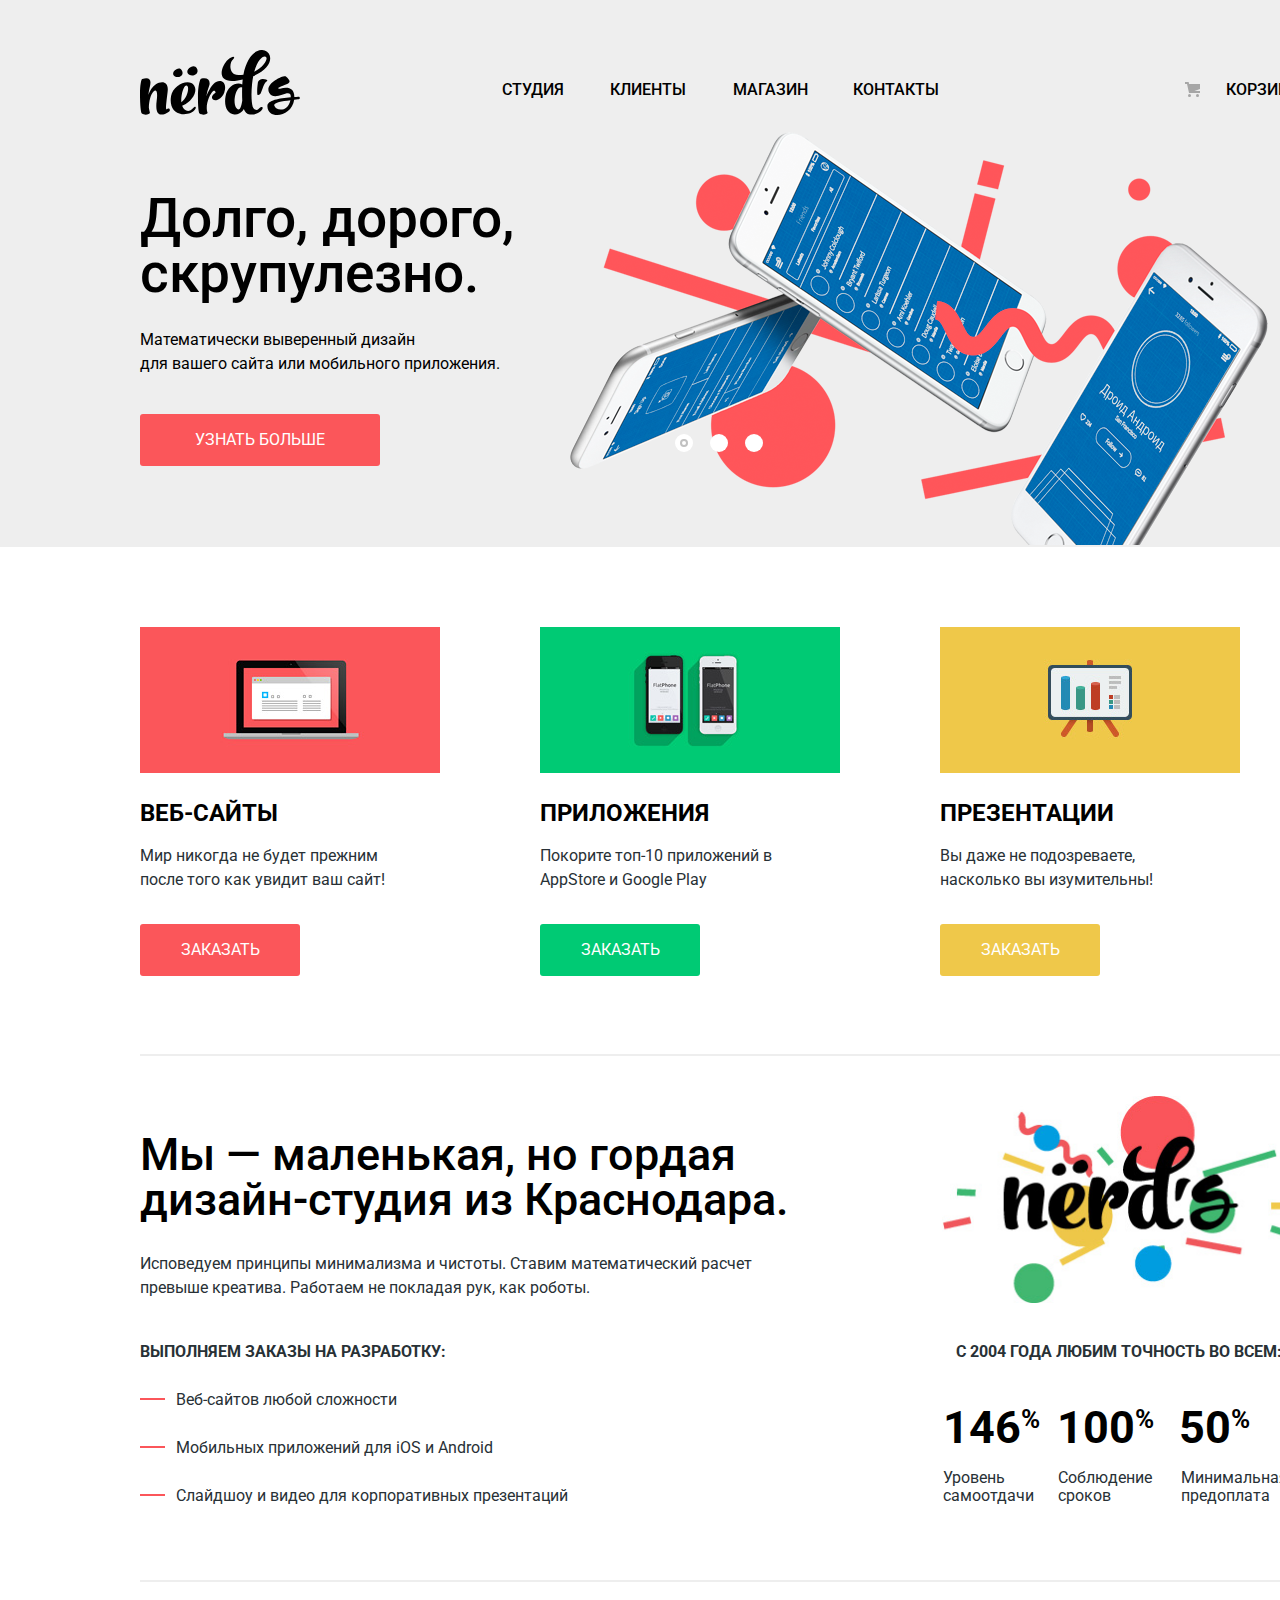
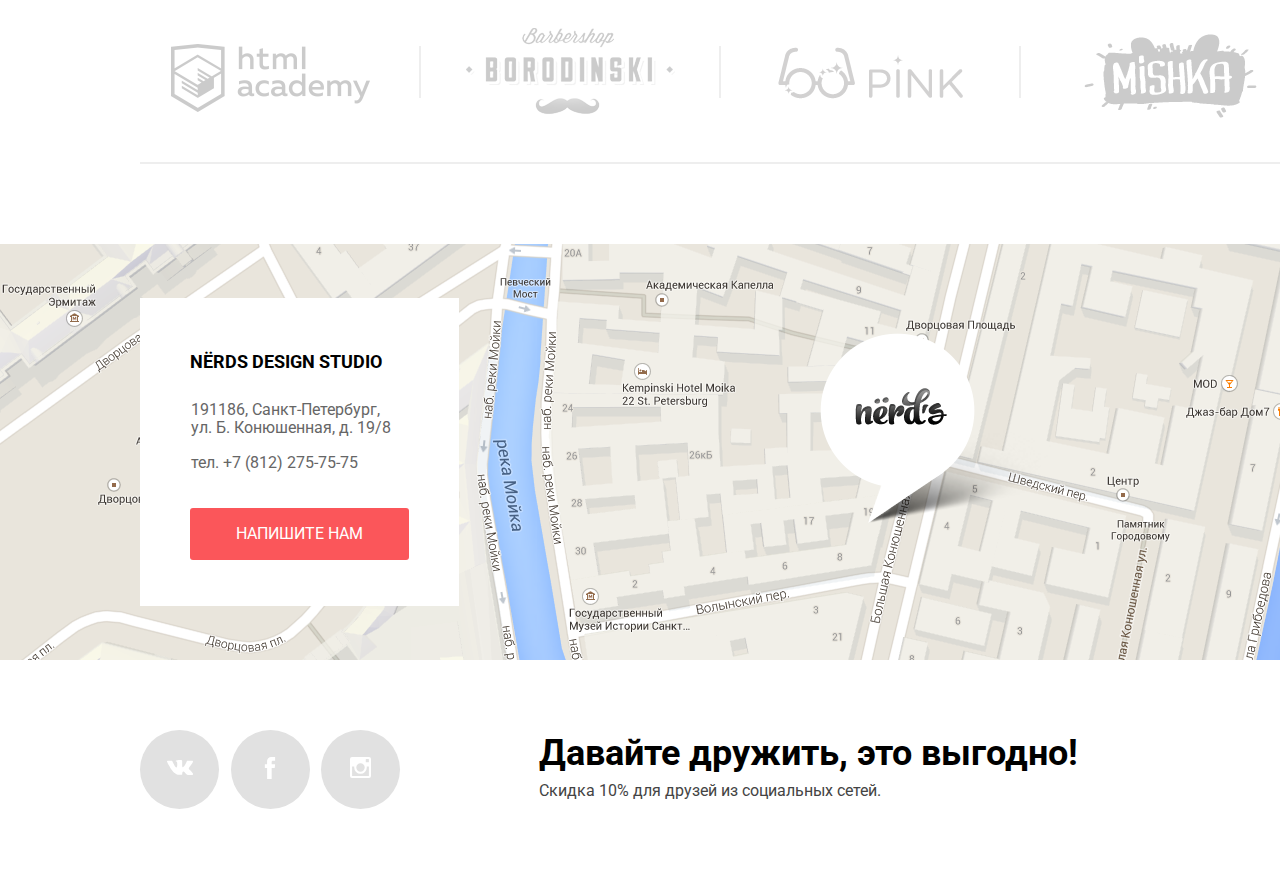
==== index.html @ 19298c9a "добавил min-css" ====
<!DOCTYPE html>
<html lang="ru">
<head>
  <meta charset="utf-8">
  <title>HTML Academy: Нёрдс</title>
  <link href="https://fonts.googleapis.com/css?family=Roboto:400,500,700&display=swap&subset=cyrillic" rel="stylesheet">
  <link rel="stylesheet" href="css/normalize.css">
  <link rel="stylesheet" href="css/style-min.css">
</head>
<body>
<header class="main-header">
  <div class="container">
    <nav class="main-navigation">
      <a class="main-header-logo">
        <img src="img/nerds-logo.svg" width="160" height="49" alt="Логотип Дизайн-студии Нёрдс">
      </a>
      <div class="main-navigation-wrapper">
        <ul class="site-navigation reset-list">
          <li class="studio"><a class="site-navigation-link" href="studio.html">Студия</a></li>
          <li class="customer"><a class="site-navigation-link" href="customer.html">Клиенты</a></li>
          <li class="catalog"><a class="site-navigation-link" href="catalog.html">Магазин</a></li>
          <li class="contacts"><a class="site-navigation-link" href="contacts.html">Контакты</a></li>
        </ul>
        <ul class="user-navigation reset-list">
          <li><a class="basket" href="basket.html">Корзина</a></li>
        </ul>
      </div>
    </nav>

    <section class="slider">
        <h2 class="visually-hidden">Преимущества</h2>
      <div class="slider-controls">
        <i class="relevant"></i>
        <i></i>
        <i></i>
      </div>
      <ul class="slider-list reset-list">
        <li class="slider-item slider-item-1">
          <div class="slider-item-container">
          <h3 class="slider-item-title">Долго, дорого,<br>скрупулезно.</h3>
          <p class="slider-item-text">Математически выверенный дизайн<br> для вашего сайта или мобильного приложения.</p>
          <a class="button slider-button" href="studio.html">Узнать больше</a>
          </div>
        </li>
        <li class="slider-item slider-item-2">
          <h3 class="slider-item-title">Любим математику , как никто другой</h3>
          <p class="slider-item-text">Никакого креатива, только математические формулы  для расчета идеальных пропорций.</p>
          <a class="button slider-button" href="studio.html">Узнать больше</a>
        </li>
        <li class="slider-item slider-item-3">
          <h3 class="slider-item-title">Только ночь,<br> только хардкор</h3>
          <p class="slider-item-text">Работать днем, как все? Мы против этого.<br> Ближе к полуночи работа только начинается.</p>
          <a class="button slider-button" href="studio.html">Узнать больше</a>
        </li>
      </ul>
    </section>
  </div>
</header>

<main>
  <h1 class="visually-hidden">Нердс студия</h1>
  <section class="nerds-list container">
    <h2 class="visually-hidden">Список услуг</h2>
    <ul class="nerds-features reset-list">
      <li class="nerds-item">
        <a href="#"><img src="img/illustration-1.png" width="300" height="146" alt="Список веб-сайтов"></a>
        <a class="nerds-item-title" href="#"><h3>Веб-сайты</h3></a>
              <p>Мир никогда не будет прежним
                после того как увидит ваш сайт!</p>
              <a class="button button-red" href="order-site.html">Заказать</a>
      </li>
      <li class="nerds-item">
        <a href="#"><img src="img/illustration-2.png" width="300" height="146" alt="Приложения"></a>
        <a class="nerds-item-title" href="#"><h3>Приложения</h3></a>
            <p>Покорите топ-10 приложений в
              AppStore и Google Play</p>
            <a class="button button-green" href="order-apps.html">Заказать</a>
      </li>
      <li class="nerds-item">
        <a href="#"><img src="img/illustration-3.png" width="300" height="146" alt="Презентации"></a>
        <a class="nerds-item-title" href="#"><h3>Презентации</h3></a>
            <p>Вы даже не подозреваете,
              насколько вы изумительны!</p>
              <a class="button button-yellow" href="order-presentation.html">Заказать</a>
      </li>
    </ul>
  </section>

  <section class="nerds-slogan container">
    <div class="company-info">
      <h3>Мы — маленькая, но гордая
        дизайн-студия из Краснодара.</h3>
        <p>Исповедуем принципы минимализма и чистоты. Ставим математический расчет
        превыше креатива. Работаем не покладая рук, как роботы.</p>
      <h4>Выполняем заказы на разработку:</h4>
      <ul class="order-list reset-list">
        <li class="order-list-item">Веб-сайтов любой сложности</li>
        <li class="order-list-item">Мобильных приложений для iOS и Android</li>
        <li class="order-list-item">Слайдшоу и видео для корпоративных презентаций</li>
      </ul>
    </div>

    <div class="company-stats">
      <img src="img/nerds-illustration.png" width="360" height="208" alt="Логотип Дизайн-студии Нёрдс">
      <h4>с 2004 года Любим точность во всем:</h4>
      <table class="stats">
        <tr class="stats-list">
          <td class="stats-item stats-first">146<sup>%</sup></td>
          <td class="stats-item stats-second">100<sup>%</sup></td>
          <td class="stats-item stats-third">50<sup>%</sup></td>
        </tr>
        <tr>
          <td class="stats-text text-first">Уровень
            самоотдачи</td>
          <td class="stats-text text-second">Соблюдение
            сроков</td>
          <td class="stats-text text-third">Минимальная
            предоплата</td>
        </tr>
      </table>
    </div>
  </section>

  <section class="nerds-partners container">
    <ul class="nerds-partners-list reset-list">
      <li class="nerds-partners-item partners-first"><a href="https://htmlacademy.ru/intensive/htmlcss"><img src="img/html-academy.png" width="199" height="68" alt="логотип HTML-Academy"></a></li>
      <li class="nerds-partners-item partners-second"><a href="#"><img src="img/borodinski.png" width="209" height="90" alt="логотип Barbershop Borodinski"></a></li>
      <li class="nerds-partners-item partners-third"><a href="#"><img src="img/pink.png" width="185" height="52" alt="логотип компании Pink - Продуктовый лендинг приложения для iOS и Android"></a></li>
      <li class="nerds-partners-item partners-fourth"><a href="#"><img src="img/mishka.png" width="173" height="84" alt="логотип Интернет-магазина вязаных игрушек mishka"></a></li>
    </ul>
  </section>

  <div class="map">
    <div class="container">
      <div class="nerds-contacts">
        <h4>NЁRDS DESIGN STUDIO</h4>
        <p>191186, Санкт-Петербург,<br>
        ул. Б. Конюшенная, д. 19/8</p>
        <p>
          <a class="number" href="tel:+78122757575"> тел. +7 (812) 275-75-75</a>
        </p>
           <a class="button map-button" href="#">Напишите нам</a>
       </div>
      <img class="map-marker" src="img/map-marker.png" width="231" height="190" alt="Маркер">
    </div>
  </div>
</main>

  <footer class="main-footer container">
    <div class="main-footer-container">
      <ul class="social-list reset-list">
        <li class="social-button button"><a href="#">
          <span class="visually-hidden">Вконтакте</span>
          <svg xmlns="http://www.w3.org/2000/svg" width="26" height="15" viewBox="0 0 26.14 14.91">
            <path d="M26 13.47l-.09-.17a13.55 13.55 0 0 0-2.6-3q-.87-.83-1.1-1.12A1 1 0 0 1 22 8a10.27 10.27 0 0 1 1.22-1.78l.88-1.16q2.35-3.13 2-4L26 .94a.8.8 0 0 0-.4-.22 2.14 2.14 0 0 0-.87 0h-3.92a.51.51 0 0 0-.27 0h-.3a.6.6 0 0 0-.15.14.93.93 0 0 0-.14.24 22.22 22.22 0 0 1-1.46 3.06q-.5.84-.93 1.46a7 7 0 0 1-.71.91 4.94 4.94 0 0 1-.52.47q-.23.18-.35.15l-.23-.05a.9.9 0 0 1-.31-.33 1.49 1.49 0 0 1-.16-.53v-.55-.65-.57-1.12-1-.75a3.14 3.14 0 0 0 0-.62 2.12 2.12 0 0 0-.14-.44.73.73 0 0 0-.28-.33 1.57 1.57 0 0 0-.46-.18A9 9 0 0 0 12.57 0a8.93 8.93 0 0 0-3.25.33 1.83 1.83 0 0 0-.52.41q-.25.3-.07.33a1.67 1.67 0 0 1 1.16.59l.08.16a2.6 2.6 0 0 1 .19.63 6.32 6.32 0 0 1 .12 1 10.59 10.59 0 0 1 0 1.7q-.07.71-.13 1.1a2.21 2.21 0 0 1-.18.64 2.69 2.69 0 0 1-.16.3l-.07.07a1 1 0 0 1-.37.07.86.86 0 0 1-.46-.19 3.27 3.27 0 0 1-.56-.52 7 7 0 0 1-.66-.93q-.37-.6-.76-1.42l-.22-.39q-.2-.38-.56-1.11t-.62-1.43A.9.9 0 0 0 5.2.9h-.07a.93.93 0 0 0-.22-.16A1.44 1.44 0 0 0 4.6.65L.87.68A1 1 0 0 0 .1.94L0 1a.44.44 0 0 0 0 .22 1.08 1.08 0 0 0 .08.37Q.9 3.53 1.86 5.31t1.66 2.87Q4.23 9.27 5 10.24t1 1.24l.37.41.34.33a8.06 8.06 0 0 0 1 .78 16.34 16.34 0 0 0 1.4.9 7.6 7.6 0 0 0 1.79.72 6.19 6.19 0 0 0 2 .22h1.57a1.08 1.08 0 0 0 .72-.3l.05-.07a.9.9 0 0 0 .1-.25 1.38 1.38 0 0 0 0-.37 4.48 4.48 0 0 1 .09-1.05 2.77 2.77 0 0 1 .23-.71 1.74 1.74 0 0 1 .29-.4 1.19 1.19 0 0 1 .23-.2h.11a.86.86 0 0 1 .77.21 4.52 4.52 0 0 1 .83.79q.39.47.93 1.05a6.41 6.41 0 0 0 1 .87l.27.16a3.31 3.31 0 0 0 .71.3 1.53 1.53 0 0 0 .76.07l3.48-.05a1.58 1.58 0 0 0 .8-.17.68.68 0 0 0 .34-.37 1.06 1.06 0 0 0 0-.46 1.71 1.71 0 0 0-.1-.36z" fill="#fff">
            </path></svg>
        </a></li>
        <li class="social-button button"><a href="#">
          <span class="visually-hidden">Фейсбук</span>
          <svg xmlns="http://www.w3.org/2000/svg" width="12" height="22" viewBox="0 0 10.15 21.74">
            <path d="M3.34 1.12A4.77 4.77 0 0 1 6.53 0h3.61v3.81H7.81a1.07 1.07 0 0 0-1.09.83v2.55h3.42c-.08 1.23-.24 2.45-.41 3.67h-3v10.87H2.21V10.86H0V7.21h2.19V3.66a3.83 3.83 0 0 1 1.15-2.54z" fill="#fff">
            </path>
          </svg>
        </a></li>
        <li class="social-button button"><a href="#">
          <span class="visually-hidden">Инстаграм</span>
          <svg xmlns="http://www.w3.org/2000/svg" width="21" height="21" viewBox="0 0 20 20">
            <path d="M18 0H2a2 2 0 0 0-2 2v16a2 2 0 0 0 2 2h16a2 2 0 0 0 2-2V2a2 2 0 0 0-2-2zm-8 6a4 4 0 1 1-4 4 4 4 0 0 1 4-4zM2.5 18a.47.47 0 0 1-.5-.5V9h2.1a3.4 3.4 0 0 0-.1 1 6 6 0 1 0 12 0 3.4 3.4 0 0 0-.1-1H18v8.5a.47.47 0 0 1-.5.5zM18 4.5a.47.47 0 0 1-.5.5h-2a.47.47 0 0 1-.5-.5v-2a.47.47 0 0 1 .5-.5h2a.47.47 0 0 1 .5.5z" fill="#fff">
            </path>
          </svg>
        </a></li>
      </ul>
    <div class="slogan">
      <p class="slogan-text">Давайте дружить, это выгодно!</p>
      <p class="slogan-discount">Скидка 10% для друзей из социальных сетей.</p>
    </div>
    </div>
  </footer>

<section class="modal modal-login">
  <h3>Напишите нам</h3>
  <form class="feedback-form" action="#" method="post">
    <div class="feedback-container">
      <p class="feedback-option">
        <label class="feedback-label" for="user-login">Ваше имя</label>
        <input class="feedback-field" id="user-login" type="text" name="login" value="" placeholder="Имя Фамилия">
      </p>
      <p class="feedback-option">
        <label class="feedback-label" for="user-email">Ваш e-mail</label>
        <input class="feedback-field" id="user-email" type="email" name="email" value="" placeholder="email@exaple.com">
      </p>
    </div>
    <p class="feedback-option">
      <label class="feedback-label" for="login-text">Текст письма</label>
      <textarea class="feedback-field" id="login-text" placeholder="В свободной форме"></textarea>
    </p>
    <button class="modal-button button" type="submit">Отправить</button>
  </form>
  <button class="popup-close" type="button">
    <span class="visually-hidden">Закрыть</span>
  </button>
</section>
</body>
</html>
---- css/style-min.css ----
body,html{min-width:1440px;min-height:2476px}body{margin:0;padding:0;font-family:"Roboto",Arial,sans-serif;font-size:16px;line-height:24px;font-weight:400;color:#000;background-color:#fff}html{-webkit-box-sizing:border-box;box-sizing:border-box}a{text-decoration:none}*,::after,::before{-webkit-box-sizing:inherit;box-sizing:inherit}img{max-width:100%;height:auto}.visually-hidden:not(:focus):not(:active),input[type=checkbox].visually-hidden,input[type=radio].visually-hidden{position:absolute;width:1px;height:1px;margin:-1px;border:0;padding:0;white-space:nowrap;-webkit-clip-path:inset(100%);clip-path:inset(100%);clip:rect(0 0 0 0);overflow:hidden}.container{width:1160px;margin:0 auto;-webkit-box-sizing:border-box;box-sizing:border-box}.reset-list{list-style:none;margin:0;padding:0}.main-header{margin-bottom:36px;background-color:#eee}.main-navigation{display:-webkit-box;display:-ms-flexbox;display:flex;-webkit-box-pack:justify;-ms-flex-pack:justify;justify-content:space-between;-webkit-box-align:start;-ms-flex-align:start;align-items:flex-start;padding-top:50px;font-size:16px;line-height:30px;font-weight:500;text-transform:uppercase}.main-header-logo{width:160px;height:65px}.main-header-logo:hover img{opacity:.7}.main-header-logo:active img{opacity:.3}.main-navigation-wrapper{display:-webkit-box;display:-ms-flexbox;display:flex;padding-top:25px}.header-catalog{margin-bottom:57px;min-height:355px}.site-navigation{display:-webkit-box;display:-ms-flexbox;display:flex;-ms-flex-wrap:wrap;flex-wrap:wrap;width:500px;margin:0;padding:0}.studio{margin-left:21px}.customer{margin-left:46px}.catalog{margin-left:47px}.contacts{margin-left:45px}.user-navigation{margin-left:200px;max-width:180px}.basket,.site-navigation-link{color:#000}.site-navigation-link:focus,.site-navigation-link:hover{color:#f97276}.site-navigation-link:active{color:#a7a7a7}.user-navigation .basket{position:relative;padding-left:45px}.basket::before{content:"";position:absolute;top:2px;left:4px;width:20px;height:15px;background-image:url(../img/cart-icon.svg);background-repeat:no-repeat;background-position:0 0}.basket:focus,.basket:hover{color:#f97276}.basket:active{color:#a7a7a7}.slider{position:relative;background-color:#eee}.slider-controls{display:-webkit-box;display:-ms-flexbox;display:flex;position:absolute;left:53%;bottom:95px;z-index:100;width:160px;height:18px;text-align:center;font-size:0;-webkit-transform:translateX(-50%);-ms-transform:translateX(-50%);transform:translateX(-50%)}.slider-controls i{position:relative;margin-right:17px;background-color:#fff;display:inline-block;vertical-align:top;width:18px;height:18px;border-radius:50%;cursor:pointer}.slider-controls i::after{content:"";position:absolute;top:4px;left:4px;z-index:1;width:10px;height:10px;background:#fff;border-radius:50%}.slider-controls .relevant::before{content:"";position:absolute;left:60%;top:60%;z-index:2;width:8px;height:8px;margin:-6px;background-color:inherit;border:2px solid #c1c1c1;border-radius:50%}.active{border-bottom:2px solid #fb565a;padding-bottom:9px}.slider-item{display:none;padding-top:76px}.slider-item:nth-child(1){background-image:url(../img/slide1.png);background-repeat:no-repeat;background-position:93% 17px}.slider-item:nth-child(2),.slider-item:nth-child(3){background-image:url(../img/slide2.png);background-repeat:no-repeat;background-position:100% 0}.slider-item:nth-child(3){background-image:url(../img/slide3.png);background-position:100% 20px}.slider-item:nth-child(1){display:block}.slider-item-container{max-width:430px;padding-bottom:81px}.slider-item h3{margin:0 0 27px;font-size:55px;line-height:55px;font-weight:500}.slider-item p{margin:0 0 38px}.button{display:block;width:240px;padding:17px 0;min-height:50px;font-size:16px;line-height:18px;color:#fff;text-transform:uppercase;text-align:center;text-decoration:none;background-color:#fb565a;border-radius:3px;border:0}.button:focus,.button:hover{background-color:#e74246}.button:active{color:rgba(255,255,255,.3);background-color:#d7373b;-webkit-box-shadow:0 3px rgba(0,0,0,.1) inset;box-shadow:0 3px rgba(0,0,0,.1) inset}.button.disabled,.button:disabled{cursor:default;opacity:.5;background-color:#000}.nerds-list{margin:71px auto 77px}.nerds-features,.nerds-item{display:-webkit-box;display:-ms-flexbox;display:flex;min-height:350px}.nerds-features{-ms-flex-wrap:wrap;flex-wrap:wrap}.nerds-item{-webkit-box-orient:vertical;-webkit-box-direction:normal;-ms-flex-direction:column;flex-direction:column;-webkit-box-align:start;-ms-flex-align:start;align-items:flex-start;width:300px;margin-top:9px;margin-right:100px;background-color:transparent}.nerds-item:last-child{margin-right:10px}.nerds-item h3{margin-top:18px;margin-bottom:16px;color:#000;font-size:24px;font-weight:700;line-height:30px;text-transform:uppercase}.nerds-item p{margin-top:0;margin-bottom:32px;color:#283136;max-width:270px;font-size:16px;font-weight:400;line-height:24px}.button-red{width:160px;min-height:50px;background-color:#fb565a}.button-red:hover{background-color:#e74246}.button-red:active{background-color:#d7373b}.button-green,.button-yellow{width:160px;min-height:50px;background-color:#00ca74}.button-green:hover{background-color:#00bc6c}.button-green:active{background-color:#00aa62}.button-yellow{background-color:#efc84a}.button-yellow:hover{background-color:#eab534}.button-yellow:active{background-color:#e5a722}.nerds-slogan p,.nerds-slogan ul,.order-list{font-size:16px;font-weight:400;line-height:24px}.nerds-slogan{display:-webkit-box;display:-ms-flexbox;display:flex;-webkit-box-pack:justify;-ms-flex-pack:justify;justify-content:space-between;margin-bottom:48px;border-top:2px solid #eee;padding-top:10px}.company-info{width:756px;margin-top:21px}.nerds-slogan h3{width:756px;font-size:45px;font-weight:500;line-height:45px;margin-bottom:30px}.nerds-slogan p,.nerds-slogan ul{color:#283136}.nerds-slogan p{margin-bottom:40px;max-width:645px}.company-info h4,.company-stats h4,.nerds-slogan h4{font-size:16px;font-weight:700;line-height:24px;text-transform:uppercase}.nerds-slogan h4{color:#283136;margin-bottom:24px}.nerds-slogan ul{position:relative}.order-list{overflow:hidden}.order-list-item::before{content:"";position:absolute;top:10px;left:0;width:25px;height:2px;background-color:#fb565a}.order-list-item{position:relative;padding-bottom:24px;padding-left:36px}.company-stats{margin-top:30px;width:358px}.company-stats h4{margin-left:14px;margin-top:30px;margin-bottom:20px}.stats{border-collapse:collapse}.stats-item{position:relative;font-size:45px;font-weight:700;line-height:45px}.stats-item sup{position:absolute;top:35px;font-size:26px;font-weight:700}.stats-first{padding-top:21px}.stats-second,.stats-third{padding-top:21px;padding-left:14px}.stats-third{padding-left:20px}.stats-text{color:#283136;font-size:16px;font-weight:400;line-height:18px}.text-first{padding-top:18px}.text-second,.text-third{padding-top:18px;padding-left:15px}.text-third{padding-left:22px}.nerds-partners-list{display:-webkit-box;display:-ms-flexbox;display:flex;margin-top:14px;margin-bottom:80px;border-top:2px solid #eee;border-bottom:2px solid #eee;padding-top:46px;padding-bottom:37px}.partners-first{position:relative;padding-left:31px;padding-top:16px}.partners-second{position:relative;padding-left:96px}.partners-fourth,.partners-third{position:relative;padding-left:103px;padding-top:19px}.partners-fourth{padding-left:121px;padding-top:6px}.partners-first::after,.partners-second::after,.partners-third::after{position:absolute;top:18px;right:-51px;content:"";width:2px;height:52px;background-color:#eee}.partners-second::after,.partners-third::after{right:-46px}.partners-third::after{right:-58px}.nerds-partners-item:last-child::after{display:none}.nerds-partners-item img{opacity:.2}.nerds-partners-item:hover img{opacity:1}.nerds-partners-item:active img{opacity:.1}.map{padding-top:54px;height:416px;background-image:url(../img/map.png)}.nerds-contacts,.nerds-contacts .map-button{-webkit-box-align:start;-ms-flex-align:start;align-items:flex-start}.nerds-contacts{display:-webkit-box;display:-ms-flexbox;display:flex;-webkit-box-orient:vertical;-webkit-box-direction:normal;-ms-flex-direction:column;flex-direction:column;min-height:308px;background-color:#fff;width:319px}.nerds-contacts h4{font-size:18px;font-weight:700;line-height:30px;margin-top:49px;margin-left:50px;text-transform:uppercase}.nerds-contacts p{margin:0 0 0 51px;font-size:16px;font-weight:400;line-height:18px;color:#666}.nerds-contacts p+p{margin-top:17px}.nerds-contacts .number{color:#666}.nerds-contacts .map-button{margin-top:36px;margin-left:50px;width:219px}.map .container{position:relative}.map-marker{position:absolute;left:680px;top:35px;background-color:transparent;color:#fff}.main-footer{min-height:218px}.main-footer .main-footer-container{display:-webkit-box;display:-ms-flexbox;display:flex}.social-list{min-height:79px;width:263px;margin-right:139px;margin-top:70px;margin-bottom:69px}.social-button{display:-webkit-box;display:-ms-flexbox;display:flex;-webkit-box-orient:horizontal;-webkit-box-direction:normal;-ms-flex-direction:row;flex-direction:row;-webkit-box-align:center;-ms-flex-align:center;align-items:center;-webkit-box-pack:center;-ms-flex-pack:center;justify-content:center;width:79px;min-height:79px;background-color:#e1e1e1;border-radius:40px 40px 40px 40px;cursor:pointer}.social-button:focus,.social-button:hover{background-color:#e74246}.social-button:active svg{opacity:.3;background-color:#d7373b;-webkit-box-shadow:0 3px rgba(0,0,0,.1) inset;box-shadow:0 3px rgba(0,0,0,.1) inset}.main-footer-container ul{display:-webkit-box;display:-ms-flexbox;display:flex;-ms-flex-wrap:wrap;flex-wrap:wrap;-webkit-box-pack:justify;-ms-flex-pack:justify;justify-content:space-between;width:260px}.slogan{margin:0;width:651px;font-size:36px;font-weight:700;line-height:36px}.slogan-discount{margin:0;min-height:79px;width:373px;color:#444;font-size:16px;font-weight:400;line-height:22px}.feature-item p{margin:0 10px}.slogan-text{margin-top:75px;margin-bottom:9px}.modal{position:fixed;background-color:#fff;background-position:0 0;background-repeat:repeat;-webkit-box-shadow:0 20px 40px rgba(0,1,1,.75);box-shadow:0 20px 40px rgba(0,1,1,.75)}.modal-login{display:none;top:60px;left:50%;margin-left:-480px;padding-left:100px;padding-right:100px;width:960px;min-height:590px}.popup-close{position:absolute;top:75px;right:89px;width:21px;height:21px;background-image:url(../img/close-cross.svg);background-repeat:no-repeat;background-position:0 0;border:0;opacity:.6}.popup-close:hover{opacity:1}.popup-close:active{opacity:.3}.modal-button,.popup-close{cursor:pointer}.modal h3{margin-top:64px;margin-bottom:42px;font-size:45px;font-weight:500;line-height:45px}.feedback-form{-webkit-box-orient:vertical;-webkit-box-direction:normal;-ms-flex-direction:column;flex-direction:column;-ms-flex-wrap:nowrap;flex-wrap:nowrap}.feedback-container,.feedback-form{display:-webkit-box;display:-ms-flexbox;display:flex}.feedback-option{width:100%;margin:0 0 30px}.feedback-option:first-child{margin-right:40px}.feedback-option label{display:block;margin-bottom:14px;font-weight:700}.feedback-field{width:360px;min-height:50px;margin-right:20px}.feedback-option input,.feedback-option textarea{-webkit-box-sizing:border-box;box-sizing:border-box;width:100%;text-transform:inherit;font:inherit;background-color:transparent;border:2px solid #d7dcde;opacity:.5}.feedback-option input{padding-top:14px;padding-left:15px;padding-bottom:19px}.feedback-option textarea{min-height:118px;padding:14px 136px 21px 15px}.feedback-option input:hover,.feedback-option textarea:hover{font:inherit;cursor:pointer;background-color:transparent;border:2px solid #b4b9bb}.feedback-option input:focus,.feedback-option textarea:focus{font:inherit;cursor:pointer;background-color:transparent;border:2px solid #000}.feedback-option input:invalid{color:#e74246}.feedback-option input:invalid,.feedback-option textarea:invalid{font:inherit;cursor:pointer;background-color:transparent;border:2px solid #e74246}.page-title{font-size:55px;font-weight:500;line-height:55px;text-align:center;margin-top:77px}.catalog-columns{display:-webkit-box;display:-ms-flexbox;display:flex;-webkit-box-pack:justify;-ms-flex-pack:justify;justify-content:space-between}.catalog-filters{width:260px;min-height:800px;margin-right:140px}.filter-form fieldset{border:0}.filter-form legend{font-size:18px;line-height:24px;text-transform:uppercase;font-weight:700}.filter-item{margin:0;padding:0;border:0}.range-filter{width:260px;margin-top:49px}.range-controls{position:relative;height:80px;margin-bottom:19px;padding-top:41px;padding-right:20px;padding-left:20px;background-color:#f1f1f1;border-radius:5px}.range-controls .scale{height:2px;background:#d7dcde}.range-controls .bar{width:70%;height:2px;background:#00ca74}.range-controls .toggle{position:absolute;top:31px;left:10px;width:4px;height:4px;padding:2px;border:8px solid #fff;background-color:#ababab;-webkit-box-shadow:0 2px 1px 0 #cfcfcf;box-shadow:0 2px 1px 0 #cfcfcf;border-radius:50%;cursor:pointer}.range-controls .toggle-min{left:18px}.range-controls .toggle-max{left:160px}.price-controls{font-size:0}.price-controls label{display:inline-block;width:50%;vertical-align:top;font-size:16px;text-transform:uppercase}.price-controls input{width:80px;padding:8px 2px;margin-left:8px;font-family:Roboto,Arial,sans-serif;font-size:16px;text-align:center;color:#283136;border:0;border-radius:5px;background:#f1f1f1}.max-price{text-align:right}.filter-first{padding-left:0}.filter-first legend{padding-top:56px;line-height:30px;padding-bottom:10px}.filter-option{margin-bottom:15px}.filter-option label{position:relative;padding-left:34px;font-size:16px;font-weight:400;line-height:19px;color:#283136;opacity:.6}.filter-option label::before{content:"";position:absolute;left:-1px;bottom:-1px;width:25px;height:25px;background-image:url(../img/radio-off.svg);background-repeat:no-repeat}.filter-option label:hover{opacity:.9}.filter-option label:disabled{opacity:.1}.filter-option input[type=radio]:checked+label::before{background-image:url(../img/radio-on.svg)}.filter-features{padding-left:0}.filter-features legend{padding-top:18px;line-height:30px;padding-bottom:10px}.filter-checkbox{margin-bottom:15px;padding-left:9px}.filter-checkbox label{position:relative;padding-left:25px;font-size:16px;font-weight:400;line-height:19px;color:#283136;opacity:.6}.filter-checkbox label::before{content:"";position:absolute;left:-10px;width:25px;height:25px;background-image:url(../img/checkbox-off.svg);background-repeat:no-repeat}.filter-checkbox label:hover{opacity:.9}.filter-checkbox label:disabled{opacity:.1}.filter-checkbox input[type=checkbox]:checked+label::before{background-image:url(../img/checkbox-on.svg)}.filter-button{display:block;min-height:50px;width:260px;padding:13px 0;font-weight:500;font-size:16px;line-height:18px;color:#000;text-transform:uppercase;text-align:center;text-decoration:none;margin-top:26px;background-color:#eee;border-radius:3px;border:0;cursor:pointer}.filter-button:hover{background-color:#dfdfdf}.filter-button:active{color:#969696;background-color:#d5d5d5;-webkit-box-shadow:0 3px rgba(0,0,0,.1) inset;box-shadow:0 3px rgba(0,0,0,.1) inset}.row{display:-webkit-box;display:-ms-flexbox;display:flex;margin-top:3px}.row-navigation,.sort{font-size:18px;font-weight:700;line-height:18px;text-transform:uppercase}.row-navigation{display:-webkit-box;display:-ms-flexbox;display:flex;-ms-flex-wrap:wrap;flex-wrap:wrap;width:360px;font-size:14px;font-weight:400}.row-sort{margin-right:160px;min-width:240px}.row-navigation-link{color:#b3b3b3;padding-right:25px}.row-navigation-link:focus,.row-navigation-link:hover{color:#666}.row-navigation-link:active{color:#000}.row-navigation-icon{opacity:.3;padding-right:17px;padding-left:25px}.row-navigation-icon:focus,.row-navigation-icon:hover{opacity:.6}.row-navigation-icon:active{opacity:1}.row-navigation-icon-two{opacity:.3}.row-navigation-icon-two:focus,.row-navigation-icon-two:hover{opacity:.6}.catalog-item:hover::before,.row-navigation-icon-two:active{opacity:1}.catalog-list{margin-top:49px}.catalog-items{display:-webkit-box;display:-ms-flexbox;display:flex;-ms-flex-wrap:wrap;flex-wrap:wrap;padding:0;margin:0 0 30px;max-width:760px}.catalog-item{position:relative;margin-top:46px;margin-bottom:22px;min-height:576px;margin-right:40px;width:360px;background-color:#fff}.catalog-item:nth-child(2n){margin-right:0}.catalog-item::before{content:"";position:absolute;top:-40px;width:360px;height:40px;background-color:#eaeaea;background-image:url(../img/shape.png);opacity:.1}.catalog-item-info{display:none;position:absolute;-webkit-box-align:start;-ms-flex-align:start;align-items:flex-start;bottom:0;background-color:#eee;width:360px;min-height:230px}.catalog-item:hover .catalog-item-info,.dblock{display:block}.catalog-item-info h4{font-size:18px;font-weight:700;line-height:30px;margin-top:23px;margin-bottom:0;text-transform:uppercase;text-align:center;cursor:pointer;color:#000}.catalog-item-info h4:hover{color:#fb565a}.catalog-item-info h4:active{color:#b3b3b3}.button-catalog,.catalog-item-info p{font-size:16px;line-height:18px;text-align:center}.catalog-item-info p{margin:15px 0 0;font-weight:400;color:#666}.button-catalog{display:block;width:200px;min-height:50px;padding:15px 42px;margin-left:80px;margin-top:30px;color:#fff;text-transform:uppercase;text-decoration:none;background-color:#fb565a;border-radius:3px;border:0}.button-catalog:hover{background-color:#e74246}.button-catalog:active{background-color:#d7373b}.pagination-list{display:-webkit-box;display:-ms-flexbox;display:flex;margin-bottom:60px;min-height:50px}.pagination-item-link,.pagination-item-link-block{display:block;height:50px;font-weight:500;font-size:16px;line-height:18px;color:#000;text-transform:uppercase;text-align:center;text-decoration:none;background-color:#eee;border-radius:3px}.pagination-item-link{margin-right:10px;border:0;cursor:pointer;width:50px;padding:15px 0}.pagination-item-link-block{width:260px;padding:14px 0 14px 5px}.current{padding:11px 0;color:#000;background-color:#fff;border:3px solid #dbdbdb}.pagination-item-link:hover{background-color:#dfdfdf}.pagination-item-link:active{color:#969696;background-color:#d5d5d5;border-top:3px solid #969696}.pagination-item-link-block:hover{background-color:#dfdfdf}.pagination-item-link-block:active{color:#969696;border-top:3px solid #969696;background-color:#d5d5d5}.current:hover{background-color:#dfdfdf}
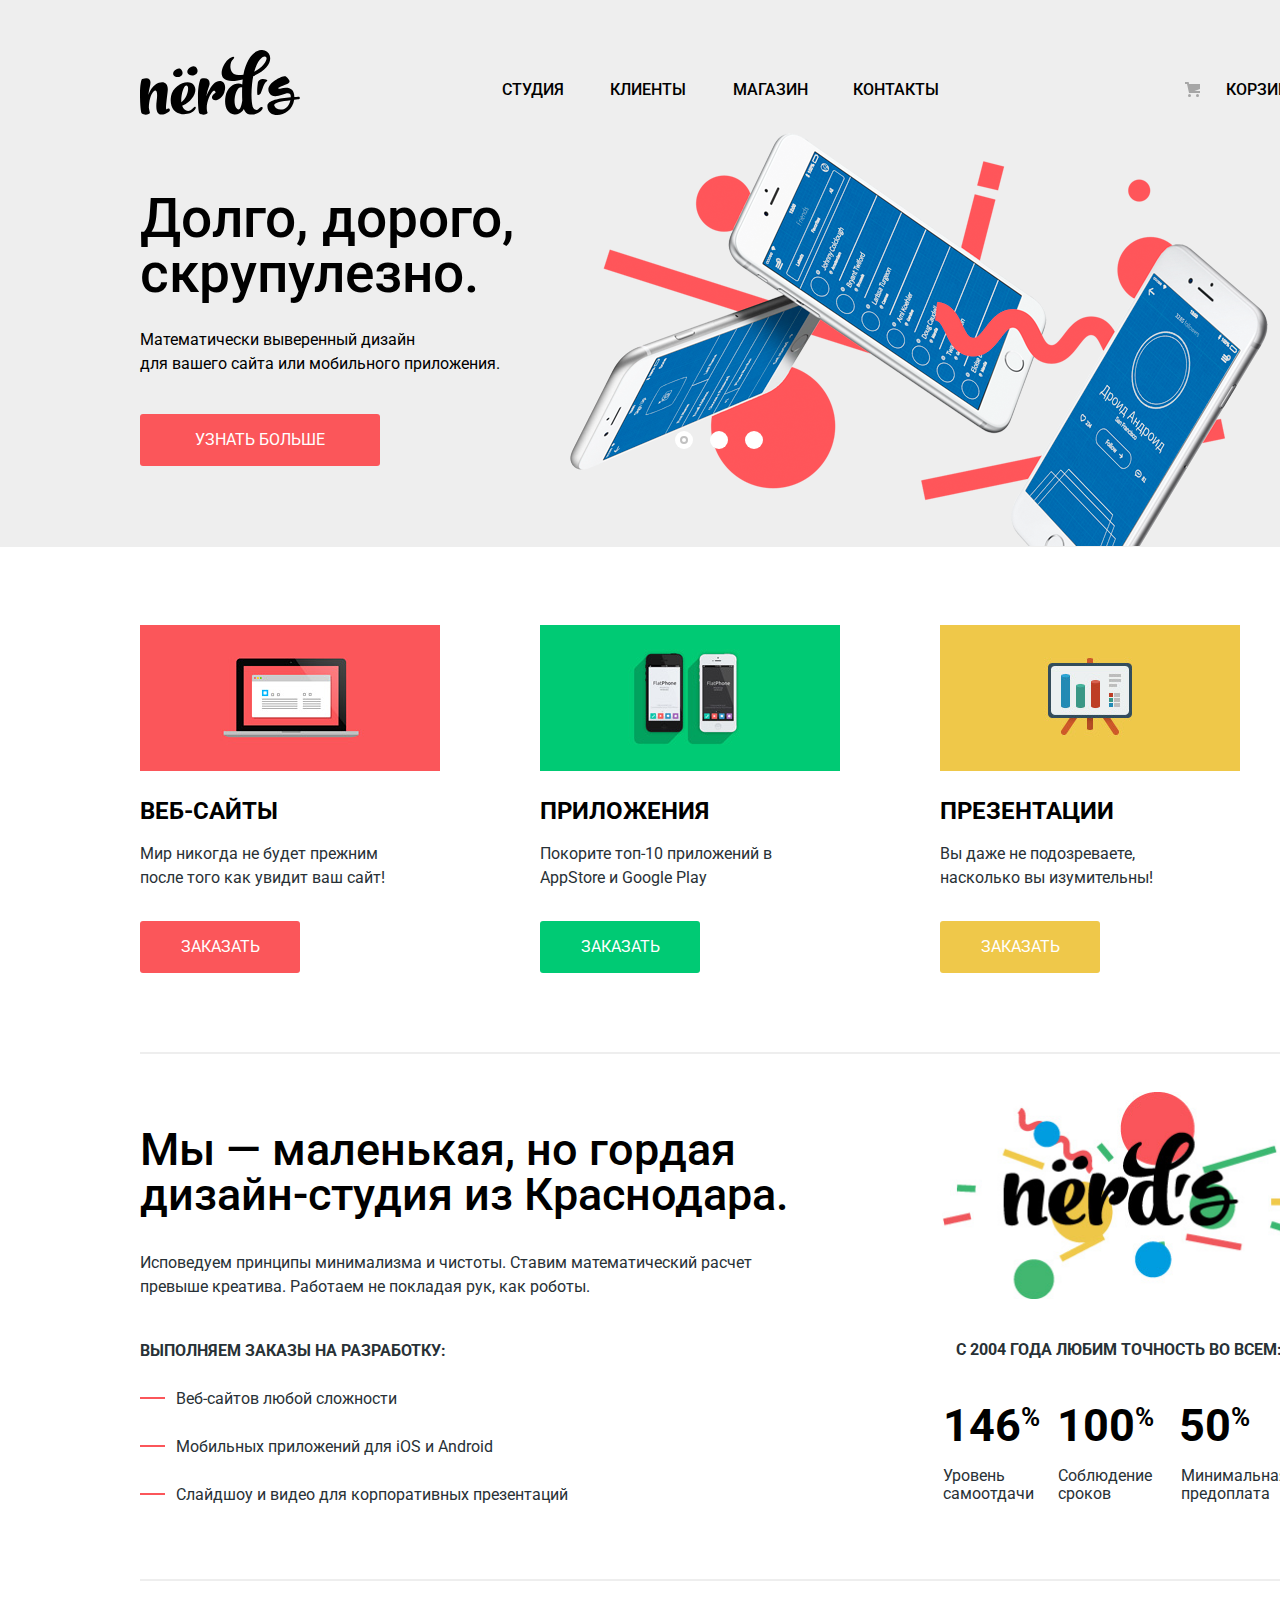
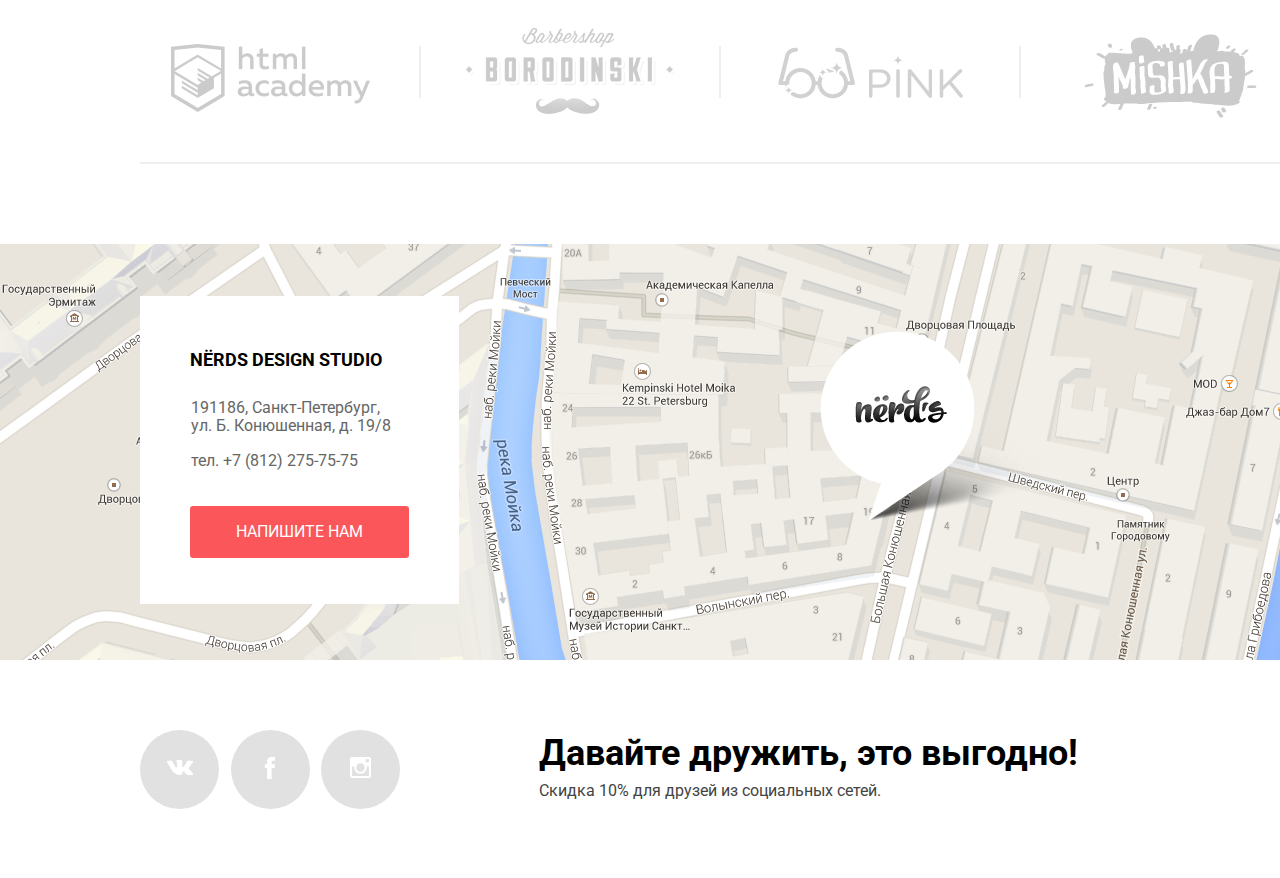
==== commit 20093848: "поправил пиксель перфект" ====
--- a/index.html
+++ b/index.html
@@ -5,7 +5,7 @@
   <title>HTML Academy: Нёрдс</title>
   <link href="https://fonts.googleapis.com/css?family=Roboto:400,500,700&display=swap&subset=cyrillic" rel="stylesheet">
   <link rel="stylesheet" href="css/normalize.css">
-  <link rel="stylesheet" href="css/style-min.css">
+  <link rel="stylesheet" href="css/style.css">
 </head>
 <body>
 <header class="main-header">
--- a/css/style.css
+++ b/css/style.css
@@ -0,0 +1,1532 @@
+body {
+  margin: 0;
+  padding: 0;
+  font-family: "Roboto", Arial, sans-serif;
+  font-size: 16px;
+  line-height: 24px;
+  font-weight: 400;
+  color: #000000;
+  background-color: white;
+}
+
+html,
+body {
+  min-width: 1440px;
+  min-height: 2476px;
+}
+
+a {
+  text-decoration: none;
+}
+
+*, *::after, *::before {
+  -webkit-box-sizing: inherit;
+  box-sizing: inherit;
+}
+
+html {
+  -webkit-box-sizing: border-box;
+  box-sizing: border-box;
+}
+
+img {
+  max-width: 100%;
+  height: auto;
+}
+
+.visually-hidden:not(:focus):not(:active),
+input[type="checkbox"].visually-hidden,
+input[type="radio"].visually-hidden {
+  position: absolute;
+  width: 1px;
+  height: 1px;
+  margin: -1px;
+  border: 0;
+  padding: 0;
+  white-space: nowrap;
+  -webkit-clip-path: inset(100%);
+  clip-path: inset(100%);
+  clip: rect(0 0 0 0);
+  overflow: hidden;
+}
+
+.container {
+  width: 1160px;
+  margin: 0 auto;
+  -webkit-box-sizing: border-box;
+  box-sizing: border-box;
+}
+
+.reset-list {
+  list-style: none;
+  margin: 0;
+  padding: 0;
+}
+
+.main-header {
+  margin-bottom: 36px;
+  background-color: #eeeeee;
+}
+
+.main-navigation {
+  display: -webkit-box;
+  display: -ms-flexbox;
+  display: flex;
+  -webkit-box-pack: justify;
+  -ms-flex-pack: justify;
+  justify-content: space-between;
+  -webkit-box-align: start;
+  -ms-flex-align: start;
+  align-items: flex-start;
+  padding-top: 50px;
+  font-size: 16px;
+  line-height: 30px;
+  font-weight: 500;
+  text-transform: uppercase;
+}
+
+.main-header-logo {
+  width: 160px;
+  height: 65px;
+}
+
+.main-header-logo:hover img {
+  opacity: 0.7;
+}
+
+.main-header-logo:active img {
+  opacity: 0.3;
+}
+
+.main-navigation-wrapper {
+  display: -webkit-box;
+  display: -ms-flexbox;
+  display: flex;
+  padding-top: 25px;
+}
+
+.header-catalog {
+  margin-bottom: 57px;
+  min-height: 355px;
+}
+
+.site-navigation {
+  display: -webkit-box;
+  display: -ms-flexbox;
+  display: flex;
+  -ms-flex-wrap: wrap;
+  flex-wrap: wrap;
+  width: 500px;
+  margin: 0;
+  padding: 0;
+}
+
+.studio {
+  margin-left: 21px;
+}
+
+.customer {
+  margin-left: 46px;
+}
+
+.catalog {
+  margin-left: 47px;
+}
+
+.contacts {
+  margin-left: 45px;
+}
+
+.user-navigation {
+  margin-left: 200px;
+  max-width: 180px;
+}
+
+.site-navigation-link {
+  color: black;
+}
+
+.site-navigation-link:hover,
+.site-navigation-link:focus {
+  color: #f97276;
+}
+
+.site-navigation-link:active {
+  color: #a7a7a7;
+}
+
+.user-navigation .basket {
+  position: relative;
+  padding-left: 45px;
+}
+
+.basket::before {
+  content: "";
+  position: absolute;
+  top: 2px;
+  left: 4px;
+  width: 20px;
+  height: 15px;
+  background-image: url("../img/cart-icon.svg");
+  background-repeat: no-repeat;
+  background-position: 0 0;
+}
+
+.basket {
+  color: black;
+}
+
+.basket:hover,
+.basket:focus {
+  color: #f97276;
+}
+
+.basket:active {
+  color: #a7a7a7;
+}
+
+.slider {
+  position: relative;
+  background-color: #eeeeee;
+}
+
+.slider-controls {
+  display: -webkit-box;
+  display: -ms-flexbox;
+  display: flex;
+  position: absolute;
+  left: 53%;
+  bottom: 98px;
+  z-index: 100;
+  width: 160px;
+  height: 18px;
+
+  text-align: center;
+  font-size: 0;
+  -webkit-transform: translateX(-50%);
+  -ms-transform: translateX(-50%);
+  transform: translateX(-50%);
+}
+
+.slider-controls i {
+  position: relative;
+  margin-right: 17px;
+  background-color: #fff;
+  display: inline-block;
+  vertical-align: top;
+  width: 18px;
+  height: 18px;
+
+  border-radius: 50%;
+  cursor: pointer;
+}
+
+.slider-controls i::after {
+  content: "";
+  position: absolute;
+  top: 4px;
+  left: 4px;
+  z-index: 1;
+  width: 10px;
+  height: 10px;
+  background: #ffffff;
+  border-radius: 50%;
+}
+
+.slider-controls .relevant::before {
+  content: "";
+  position: absolute;
+  left: 60%;
+  top: 60%;
+  z-index: 2;
+  width: 8px;
+  height: 8px;
+  margin: -6px;
+  background-color: inherit;
+  border: 2px solid #c1c1c1;
+  border-radius: 50%;
+}
+
+.active {
+  border-bottom: 2px solid #fb565a;
+  padding-bottom: 9px;
+}
+
+.slider-item {
+  display: none;
+  padding-top: 76px;
+}
+
+.slider-item:nth-child(1) {
+  background-image: url("../img/slide1.png");
+  background-repeat: no-repeat;
+  background-position: 93% 18px;
+}
+
+.slider-item:nth-child(2) {
+  background-image: url("../img/slide2.png");
+  background-repeat: no-repeat;
+  background-position: 100% 0;
+}
+
+.slider-item:nth-child(3) {
+  background-image: url("../img/slide3.png");
+  background-repeat: no-repeat;
+  background-position: 100% 20px;
+}
+
+.slider-item:nth-child(1) {
+  display: block;
+}
+
+.slider-item-container {
+  max-width: 430px;
+  padding-bottom: 81px;
+}
+
+.slider-item h3 {
+  margin: 0;
+  margin-bottom: 27px;
+  font-size: 55px;
+  line-height: 55px;
+  font-weight: 500;
+}
+
+.slider-item p {
+  margin: 0;
+  margin-bottom: 38px;
+}
+
+.button {
+  display: block;
+  width: 240px;
+  padding: 17px 0;
+  min-height: 50px;
+  font-size: 16px;
+  line-height: 18px;
+  color: #ffffff;
+  text-transform: uppercase;
+  text-align: center;
+  text-decoration: none;
+  background-color: #fb565a;
+  border-radius: 3px;
+  border: none;
+}
+
+.button:hover,
+.button:focus {
+  background-color: #e74246;
+}
+
+.button:active {
+  color: rgba(255, 255, 255, 0.3);
+  background-color: #d7373b;
+  -webkit-box-shadow: 0 3px rgba(0, 0, 0, 0.1) inset;
+  box-shadow: 0 3px rgba(0, 0, 0, 0.1) inset;
+}
+
+.button.disabled,
+.button:disabled {
+  cursor: default;
+  opacity: 0.5;
+  background-color: #000000;
+}
+
+.nerds-list {
+  margin: 0 auto;
+  margin-top: 71px;
+  margin-bottom: 77px;
+}
+
+.nerds-features {
+  display: -webkit-box;
+  display: -ms-flexbox;
+  display: flex;
+  min-height: 350px;
+  -ms-flex-wrap: wrap;
+  flex-wrap: wrap;
+}
+
+.nerds-item {
+  display: -webkit-box;
+  display: -ms-flexbox;
+  display: flex;
+  -webkit-box-orient: vertical;
+  -webkit-box-direction: normal;
+  -ms-flex-direction: column;
+  flex-direction: column;
+  -webkit-box-align: start;
+  -ms-flex-align: start;
+  align-items: flex-start;
+  width: 300px;
+  min-height: 350px;
+  margin-top: 7px;
+  margin-right: 100px;
+  background-color: rgba(0, 0, 0, 0);
+}
+
+.nerds-item:last-child {
+  margin-right: 10px;
+}
+
+.nerds-item h3 {
+  margin-top: 18px;
+  margin-bottom: 16px;
+  color: black;
+  font-size: 24px;
+  font-weight: 700;
+  line-height: 30px;
+  text-transform: uppercase;
+}
+
+.nerds-item p {
+  margin-top: 0;
+  margin-bottom: 31px;
+  color: #283136;
+  max-width: 270px;
+  font-size: 16px;
+  font-weight: 400;
+  line-height: 24px;
+}
+
+.button-red {
+  width: 160px;
+  min-height: 50px;
+  background-color: #fb565a;
+}
+
+.button-red:hover {
+  background-color: #e74246;
+}
+
+.button-red:active {
+  background-color: #d7373b;
+}
+
+.button-green {
+  width: 160px;
+  min-height: 50px;
+  background-color: #00ca74;
+}
+
+.button-green:hover {
+  background-color:#00bc6c;
+}
+
+.button-green:active {
+  background-color: #00aa62;
+}
+
+.button-yellow {
+  width: 160px;
+  min-height: 50px;
+  background-color: #efc84a;
+}
+
+.button-yellow:hover {
+  background-color:#eab534;
+}
+
+.button-yellow:active {
+  background-color: #e5a722;
+}
+
+.company-info h4,
+.company-stats h4 {
+  font-size: 16px;
+  font-weight: 700;
+  line-height: 24px;
+  text-transform: uppercase;
+  min-width: 360px;
+}
+
+.order-list {
+  font-size: 16px;
+  font-weight: 400;
+  line-height: 24px;
+}
+
+.nerds-slogan {
+  display: -webkit-box;
+  display: -ms-flexbox;
+  display: flex;
+  -webkit-box-pack: justify;
+  -ms-flex-pack: justify;
+  justify-content: space-between;
+  margin-bottom: 48px;
+  border-top: 2px solid #eeeeee; /* Параметры линии */
+  padding-top: 10px; /* Расстояние от линии до текста */
+}
+
+.company-info {
+  width: 756px;
+  margin-top: 18px;
+}
+
+.nerds-slogan h3 {
+  width: 756px;
+  font-size: 45px;
+  font-weight: 500;
+  line-height: 45px;
+  margin-bottom: 34px;
+}
+
+.nerds-slogan p {
+  color: #283136;
+  font-size: 16px;
+  font-weight: 400;
+  line-height: 24px;
+  margin-bottom: 40px;
+  max-width: 645px;
+}
+
+.nerds-slogan h4 {
+  font-size: 16px;
+  font-weight: 700;
+  line-height: 24px;
+  text-transform: uppercase;
+  color: #283136;
+  margin-bottom: 24px;
+}
+
+.nerds-slogan ul {
+  position: relative;
+  color: #283136;
+  font-size: 16px;
+  font-weight: 400;
+  line-height: 24px;
+}
+
+.order-list {
+  overflow: hidden;
+}
+
+.order-list-item::before {
+  content: "";
+  position: absolute;
+  top: 10px;
+  left: 0;
+  width: 25px;
+  height: 2px;
+  background-color: #fb565a;
+}
+
+.order-list-item {
+  position: relative;
+  padding-bottom: 24px;
+  padding-left: 36px;
+}
+
+.company-stats {
+  margin-top: 28px;
+  width: 358px;
+}
+
+.company-stats h4 {
+  margin-left: 14px;
+  margin-top: 32px;
+  margin-bottom: 20px;
+  font-size: 16px;
+  font-weight: 700;
+  line-height: 24px;
+  text-transform: uppercase;
+}
+
+.stats {
+  border-collapse: collapse;
+}
+
+.stats-item {
+  position: relative;
+  font-size: 45px;
+  font-weight: 700;
+  line-height: 45px;
+}
+
+.stats-item sup {
+  position: absolute;
+  top: 35px;
+  font-size: 26px;
+  font-weight: 700;
+}
+
+.stats-first {
+  padding-top: 21px;
+}
+
+.stats-second {
+  padding-top: 21px;
+  padding-left: 14px;
+}
+
+.stats-third {
+  padding-top: 21px;
+  padding-left: 20px;
+}
+
+.stats-text {
+  color: #283136;
+  font-size: 16px;
+  font-weight: 400;
+  line-height: 18px;
+}
+
+.text-first {
+  padding-top: 18px;
+}
+
+.text-second {
+  padding-top: 18px;
+  padding-left: 15px;
+}
+
+.text-third {
+  padding-top: 18px;
+  padding-left: 22px;
+}
+
+.nerds-partners-list {
+  display: -webkit-box;
+  display: -ms-flexbox;
+  display: flex;
+  margin-top: 14px;
+  margin-bottom: 80px;
+  border-top: 2px solid #eeeeee; /* Параметры линии */
+  border-bottom: 2px solid #eeeeee; /* Параметры линии */
+  padding-top: 47px; /* Расстояние от линии до текста */
+  padding-bottom: 37px;
+}
+
+.partners-first {
+  position: relative;
+  padding-left: 31px;
+  padding-top: 16px;
+}
+
+.partners-second {
+  position: relative;
+  padding-left: 96px;
+}
+
+.partners-third {
+  position: relative;
+  padding-left: 103px;
+  padding-top: 19px;
+}
+
+.partners-fourth {
+  position: relative;
+  padding-left: 121px;
+  padding-top: 6px;
+
+}
+
+.partners-first::after {
+  position: absolute;
+  top: 18px;
+  right: -51px;
+  content: "";
+  width: 2px;
+  height: 52px;
+  background-color: #eeeeee;
+}
+
+.partners-second::after {
+  position: absolute;
+  top: 18px;
+  right: -46px;
+  content: "";
+  width: 2px;
+  height: 52px;
+  background-color: #eeeeee;
+}
+
+.partners-third::after {
+  position: absolute;
+  top: 18px;
+  right: -58px;
+  content: "";
+  width: 2px;
+  height: 52px;
+  background-color: #eeeeee;
+}
+
+.nerds-partners-item:last-child::after{
+  display: none;
+}
+
+.nerds-partners-item img{
+  opacity: 0.2;
+}
+
+.nerds-partners-item:hover img{
+  opacity: 1;
+}
+
+.nerds-partners-item:active img{
+  opacity: 0.1;
+}
+
+.map {
+  padding-top: 52px;
+  height: 416px;
+  background-image: url("../img/map.png");
+  background-repeat: no-repeat;
+  background-position: center;
+}
+
+.nerds-contacts {
+  display: -webkit-box;
+  display: -ms-flexbox;
+  display: flex;
+  -webkit-box-orient: vertical;
+  -webkit-box-direction: normal;
+  -ms-flex-direction: column;
+  flex-direction: column;
+  -webkit-box-align: start;
+  -ms-flex-align: start;
+  align-items: flex-start;
+  width: 319px;
+  min-height: 308px;
+  background-color: white;
+}
+
+.nerds-contacts h4 {
+  font-size: 18px;
+  font-weight: 700;
+  line-height: 30px;
+  margin-top: 49px;
+  margin-left: 50px;
+  text-transform: uppercase;
+}
+
+.nerds-contacts p {
+  margin: 0;
+  margin-left: 51px;
+  font-size: 16px;
+  font-weight: 400;
+  line-height: 18px;
+  color: #666666;
+}
+
+.nerds-contacts p + p {
+  margin-top: 17px;
+}
+
+.nerds-contacts .number {
+  color: #666666;
+}
+
+.nerds-contacts .map-button {
+  -webkit-box-align: start;
+  -ms-flex-align: start;
+  align-items: flex-start;
+  margin-top: 36px;
+  margin-left: 50px;
+  width: 219px;
+}
+
+.map .container {
+  position: relative;
+}
+
+.map-marker {
+  position: absolute;
+  left: 680px;
+  top: 35px;
+  background-color: rgba(0, 0, 0, 0);
+  color: white;
+}
+
+.main-footer {
+  min-height: 218px;
+}
+
+.main-footer .main-footer-container {
+  display: -webkit-box;
+  display: -ms-flexbox;
+  display: flex;
+}
+
+.social-list {
+  min-height: 79px;
+  width: 263px;
+  margin-right: 139px;
+  margin-top: 70px;
+  margin-bottom: 69px;
+}
+
+.social-button {
+  display: -webkit-box;
+  display: -ms-flexbox;
+  display: flex;
+  -webkit-box-orient: horizontal;
+  -webkit-box-direction: normal;
+  -ms-flex-direction: row;
+  flex-direction: row;
+  -webkit-box-align: center;
+  -ms-flex-align: center;
+  align-items: center;
+  -webkit-box-pack: center;
+  -ms-flex-pack: center;
+  justify-content: center;
+  width: 79px;
+  min-height: 79px;
+  background-color: #e1e1e1;
+  border-radius: 40px 40px 40px 40px;
+  cursor: pointer;
+}
+
+.social-button:hover,
+.social-button:focus {
+  background-color: #e74246;
+}
+
+.social-button:active svg{
+  opacity: 0.3;
+  background-color: #d7373b;
+  -webkit-box-shadow: 0 3px rgba(0, 0, 0, 0.1) inset;
+  box-shadow: 0 3px rgba(0, 0, 0, 0.1) inset;
+}
+
+.main-footer-container ul {
+  display: -webkit-box;
+  display: -ms-flexbox;
+  display: flex;
+  -ms-flex-wrap: wrap;
+  flex-wrap: wrap;
+  -webkit-box-pack: justify;
+  -ms-flex-pack: justify;
+  justify-content: space-between;
+  width: 260px;
+}
+
+.slogan {
+  margin: 0;
+  width: 651px;
+  font-size: 36px;
+  font-weight: 700;
+  line-height: 36px;
+}
+
+.slogan-discount {
+  margin: 0;
+  min-height: 79px;
+  width: 373px;
+  color: #444444;
+  font-size: 16px;
+  font-weight: 400;
+  line-height: 22px;
+}
+
+.feature-item p {
+  margin: 0 10px;
+}
+
+.slogan-text {
+  margin-top: 75px;
+  margin-bottom: 9px;
+}
+
+.modal {
+  position: fixed;
+  background-color: white;
+  background-position: 0 0;
+  background-repeat: repeat;
+  -webkit-box-shadow: 0 20px 40px rgba(0, 1, 1, 0.75);
+  box-shadow: 0 20px 40px rgba(0, 1, 1, 0.75);
+}
+
+.modal-login {
+  display: none;
+  top: 60px;
+  left: 50%;
+  margin-left: -480px;
+  padding-left: 100px;
+  padding-right: 100px;
+  width: 960px;
+  min-height: 590px;
+}
+
+.popup-close {
+  position: absolute;
+  top: 75px;
+  right: 89px;
+  width: 21px;
+  height: 21px;
+  background-image: url("../img/close-cross.svg");
+  background-repeat: no-repeat;
+  background-position: 0 0;
+  border: 0;
+  opacity: 0.6;
+  cursor: pointer;
+}
+
+.popup-close:hover {
+  opacity: 1;
+}
+
+.popup-close:active {
+  opacity: 0.3;
+}
+
+.modal-button {
+  cursor: pointer;
+}
+
+.modal h3 {
+  margin-top: 64px;
+  margin-bottom: 42px;
+  font-size: 45px;
+  font-weight: 500;
+  line-height: 45px;
+}
+
+.feedback-form {
+  display: -webkit-box;
+  display: -ms-flexbox;
+  display: flex;
+  -webkit-box-orient: vertical;
+  -webkit-box-direction: normal;
+  -ms-flex-direction: column;
+  flex-direction: column;
+  -ms-flex-wrap: nowrap;
+  flex-wrap: nowrap;
+}
+
+.feedback-container {
+  display: -webkit-box;
+  display: -ms-flexbox;
+  display: flex;
+}
+
+.feedback-option {
+  width: 100%;
+
+  margin: 0;
+  margin-bottom: 30px;
+}
+
+.feedback-option:first-child {
+  margin-right: 40px;
+}
+
+.feedback-option label {
+  display: block;
+  margin-bottom: 14px;
+  font-weight: 700;
+}
+
+.feedback-field {
+  width: 360px;
+  min-height: 50px;
+  margin-right: 20px;
+}
+
+.feedback-option input {
+  -webkit-box-sizing: border-box;
+  box-sizing: border-box;
+  width: 100%;
+  padding-top: 14px;
+  padding-left: 15px;
+  padding-bottom: 19px;
+  font: inherit;
+  text-transform: inherit;
+  background-color: transparent;
+  border: 2px solid #d7dcde;
+  opacity: 0.5;
+}
+
+.feedback-option textarea {
+  -webkit-box-sizing: border-box;
+  box-sizing: border-box;
+  width: 100%;
+  min-height: 118px;
+  padding-top: 14px;
+  padding-left: 15px;
+  padding-right: 136px;
+  padding-bottom: 21px;
+  text-transform: inherit;
+  font: inherit;
+  background-color: transparent;
+  border: 2px solid #d7dcde;
+  opacity: 0.5;
+}
+
+.feedback-option input:hover {
+  font: inherit;
+  cursor: pointer;
+  background-color: transparent;
+  border: 2px solid #b4b9bb;
+}
+
+.feedback-option textarea:hover {
+  font: inherit;
+  cursor: pointer;
+  background-color: transparent;
+  border: 2px solid #b4b9bb;
+}
+
+.feedback-option input:focus {
+  font: inherit;
+  cursor: pointer;
+  background-color: transparent;
+  border: 2px solid #000000;
+}
+
+.feedback-option textarea:focus {
+  font: inherit;
+  cursor: pointer;
+  background-color: transparent;
+  border: 2px solid #000000;
+}
+
+.feedback-option input:invalid {
+  font: inherit;
+  cursor: pointer;
+  background-color: transparent;
+  border: 2px solid #e74246;
+  color: #e74246;
+}
+
+.feedback-option textarea:invalid {
+  font: inherit;
+  cursor: pointer;
+  background-color: transparent;
+  border: 2px solid #e74246;
+}
+
+.page-title {
+  font-size: 55px;
+  font-weight: 500;
+  line-height: 55px;
+  text-align: center;
+  margin-top: 77px;
+}
+
+.catalog-columns {
+  display: -webkit-box;
+  display: -ms-flexbox;
+  display: flex;
+  -webkit-box-pack: justify;
+  -ms-flex-pack: justify;
+  justify-content: space-between;
+}
+
+.catalog-filters {
+  width: 260px;
+  min-height: 800px;
+  margin-right: 140px;
+}
+
+.filter-form fieldset {
+  border: none;
+}
+
+.filter-form legend {
+  font-size: 18px;
+  line-height: 24px;
+  text-transform: uppercase;
+  font-weight: 700;
+}
+
+.filter-item {
+  margin: 0;
+  padding: 0;
+
+  border: none;
+}
+
+.range-filter {
+  width: 260px;
+  margin-top: 49px;
+}
+
+.range-controls {
+  position: relative;
+  height: 80px;
+  margin-bottom: 19px;
+  padding-top: 41px;
+  padding-right: 20px;
+  padding-left: 20px;
+  background-color: #f1f1f1;
+  border-radius: 5px;
+}
+
+.range-controls .scale {
+  height: 2px;
+  background: #d7dcde;
+}
+
+.range-controls .bar {
+  width: 70%;
+  height: 2px;
+  background: #00ca74;
+}
+
+.range-controls .toggle {
+  position: absolute;
+  top: 31px;
+  left: 10px;
+  width: 4px;
+  height: 4px;
+  padding: 2px;
+  border: 8px solid #ffffff;
+  background-color: #ababab;
+  -webkit-box-shadow: 0 2px 1px 0 #cfcfcf;
+  box-shadow: 0 2px 1px 0 #cfcfcf;
+  border-radius: 50%;
+  cursor: pointer;
+}
+
+.range-controls .toggle-min {
+  left: 18px;
+}
+
+.range-controls .toggle-max {
+  left: 160px;
+}
+
+.price-controls {
+  font-size: 0;
+}
+
+.price-controls label {
+  display: inline-block;
+  width: 50%;
+  vertical-align: top;
+  font-size: 16px;
+  text-transform: uppercase;
+}
+
+.price-controls input {
+  width: 80px;
+  padding: 8px 2px;
+  margin-left: 8px;
+  font-family: Roboto, Arial, sans-serif;
+  font-size: 16px;
+  text-align: center;
+  color: #283136;
+  border: none;
+  border-radius: 5px;
+  background: #f1f1f1;
+}
+
+.max-price {
+  text-align: right;
+}
+
+.filter-first {
+  padding-left: 0;
+}
+
+.filter-first legend {
+  padding-top: 56px;
+  line-height: 30px;
+  padding-bottom: 10px;
+}
+
+.filter-option {
+  margin-bottom: 15px;
+}
+
+.filter-option label {
+  position: relative;
+  padding-left: 34px;
+  font-size: 16px;
+  font-weight: 400;
+  line-height: 19px;
+  color: #283136;
+  opacity: 0.6;
+}
+
+.filter-option label::before {
+  content:"";
+  position: absolute;
+  left: -1px;
+  bottom: -1px;
+  width: 25px;
+  height: 25px;
+  background-image: url("../img/radio-off.svg");
+  background-repeat: no-repeat;
+}
+
+.filter-option label:hover {
+  opacity: 0.9;
+}
+
+.filter-option label:disabled {
+  opacity: 0.1;
+}
+
+.filter-option input[type="radio"]:checked + label::before {
+  background-image: url("../img/radio-on.svg");
+}
+
+.filter-features {
+  padding-left: 0;
+}
+
+.filter-features legend {
+  padding-top: 18px;
+  line-height: 30px;
+  padding-bottom: 10px;
+}
+
+.filter-checkbox {
+  margin-bottom: 15px;
+  padding-left: 9px;
+}
+
+.filter-checkbox label {
+  position: relative;
+  padding-left: 25px;
+  font-size: 16px;
+  font-weight: 400;
+  line-height: 19px;
+  color: #283136;
+  opacity: 0.6;
+}
+
+.filter-checkbox label::before {
+  content:"";
+  position: absolute;
+  left: -10px;
+  width: 25px;
+  height: 25px;
+  background-image: url("../img/checkbox-off.svg");
+  background-repeat: no-repeat;
+}
+
+.filter-checkbox label:hover {
+  opacity: 0.9;
+}
+
+.filter-checkbox label:disabled {
+  opacity: 0.1;
+}
+
+.filter-checkbox input[type="checkbox"]:checked + label::before {
+  background-image: url("../img/checkbox-on.svg");
+}
+
+.filter-button {
+  display: block;
+  min-height: 50px;
+  width: 260px;
+  padding: 13px 0;
+  font-weight: 500;
+  font-size: 16px;
+  line-height: 18px;
+  color: #000000;
+  text-transform: uppercase;
+  text-align: center;
+  text-decoration: none;
+  margin-top: 26px;
+  background-color: #eeeeee;
+  border-radius: 3px;
+  border: none;
+  cursor: pointer;
+}
+
+.filter-button:hover {
+  background-color: #dfdfdf;
+}
+
+.filter-button:active {
+  color: #969696;
+
+  background-color: #d5d5d5;
+  -webkit-box-shadow: 0 3px rgba(0, 0, 0, 0.1) inset;
+  box-shadow: 0 3px rgba(0, 0, 0, 0.1) inset;
+}
+
+.row {
+  display: -webkit-box;
+  display: -ms-flexbox;
+  display: flex;
+  margin-top: 3px;
+}
+
+.sort {
+  font-size: 18px;
+  font-weight: 700;
+  line-height: 18px;
+  text-transform: uppercase;
+}
+
+.row-navigation {
+  display: -webkit-box;
+  display: -ms-flexbox;
+  display: flex;
+  -ms-flex-wrap: wrap;
+  flex-wrap: wrap;
+  width: 360px;
+  font-size: 14px;
+  font-weight: 400;
+  line-height: 18px;
+  text-transform: uppercase;
+}
+
+.row-sort {
+  margin-right: 160px;
+  min-width: 240px;
+}
+
+.row-navigation-link {
+  color: #b3b3b3;
+  padding-right: 25px;
+}
+
+.row-navigation-link:hover,
+.row-navigation-link:focus {
+  color: #666666;
+}
+
+.row-navigation-link:active {
+  color: #000000;
+}
+
+.row-navigation-icon {
+  opacity: 0.3;
+  padding-right: 17px;
+  padding-left: 25px;
+}
+
+.row-navigation-icon:hover,
+.row-navigation-icon:focus {
+  opacity: 0.6;
+}
+
+.row-navigation-icon:active {
+  opacity: 1;
+}
+
+.row-navigation-icon-two {
+  opacity: 0.3;
+}
+
+.row-navigation-icon-two:hover,
+.row-navigation-icon-two:focus {
+  opacity: 0.6;
+}
+
+.row-navigation-icon-two:active {
+  opacity: 1;
+}
+
+.catalog-list {
+  margin-top: 49px;
+}
+
+.catalog-items {
+  display: -webkit-box;
+  display: -ms-flexbox;
+  display: flex;
+  -ms-flex-wrap: wrap;
+  flex-wrap: wrap;
+  padding: 0;
+  margin: 0;
+  margin-bottom: 30px;
+  max-width: 760px;
+}
+
+.catalog-item {
+  position: relative;
+  margin-top: 46px;
+  margin-bottom: 22px;
+  min-height: 576px;
+  margin-right: 40px;
+  width: 360px;
+  background-color: #ffffff;
+}
+
+.catalog-item:nth-child(2n) {
+  margin-right: 0;
+}
+
+.catalog-item::before {
+  content:"";
+  position: absolute;
+  top: -40px;
+  width: 360px;
+  height: 40px;
+  background-color: #eaeaea;
+  background-image: url("../img/shape.png");
+  opacity: 0.1;
+}
+
+.catalog-item:hover::before {
+  opacity: 1;
+}
+
+.catalog-item-info {
+  display: none;
+  position: absolute;
+  -webkit-box-align: start;
+  -ms-flex-align: start;
+  align-items: flex-start;
+  bottom: 0;
+  background-color: #eeeeee;
+  width: 360px;
+  min-height: 230px;
+}
+
+.catalog-item:hover .catalog-item-info {
+  display: block;
+}
+
+.catalog-item-info h4 {
+  font-size: 18px;
+  font-weight: 700;
+  line-height: 30px;
+  margin-top: 23px;
+  margin-bottom: 0;
+  text-transform: uppercase;
+  text-align: center;
+  cursor: pointer;
+  color: #000;
+}
+
+.catalog-item-info h4:hover {
+  color: #fb565a;
+}
+
+.catalog-item-info h4:active {
+  color: #b3b3b3;
+}
+
+.catalog-item-info p {
+  text-align: center;
+  margin: 0;
+  margin-top: 15px;
+  font-size: 16px;
+  font-weight: 400;
+  line-height: 18px;
+  color: #666666;
+}
+
+.dblock {
+  display: block;
+}
+
+.button-catalog {
+  display: block;
+  width: 200px;
+  min-height: 50px;
+  padding: 15px 42px;
+  margin-left: 80px;
+  margin-top: 30px;
+  font-size: 16px;
+  line-height: 18px;
+  color: #ffffff;
+  text-transform: uppercase;
+  text-align: center;
+  text-decoration: none;
+  background-color: #fb565a;
+  border-radius: 3px;
+  border: none;
+}
+
+.button-catalog:hover {
+  background-color: #e74246;
+}
+
+.button-catalog:active {
+  background-color: #d7373b;
+}
+
+.pagination-list {
+  display: -webkit-box;
+  display: -ms-flexbox;
+  display: flex;
+  margin-bottom: 60px;
+  min-height: 50px;
+}
+
+.pagination-item-link{
+  display: block;
+  margin-right: 10px;
+  height: 50px;
+  width: 50px;
+  padding: 15px 0;
+  font-weight: 500;
+  font-size: 16px;
+  line-height: 18px;
+  color: #000000;
+  text-transform: uppercase;
+  text-align: center;
+  text-decoration: none;
+  background-color: #eeeeee;
+  border-radius: 3px;
+  border: none;
+  cursor: pointer;
+}
+
+.pagination-item-link-block {
+  display: block;
+  height: 50px;
+  width: 260px;
+  padding: 14px 0px;
+  padding-left: 5px;
+  font-weight: 500;
+  font-size: 16px;
+  line-height: 18px;
+  color: #000000;
+  text-transform: uppercase;
+  text-align: center;
+  text-decoration: none;
+  background-color: #eeeeee;
+  border-radius: 3px;
+}
+
+.current {
+  padding: 11px 0;
+  color: #000000;
+  background-color: #ffffff;
+  border: 3px solid #dbdbdb;
+}
+
+.pagination-item-link:hover {
+  background-color: #dfdfdf;
+}
+
+.pagination-item-link:active {
+  color: #969696;
+  background-color: #d5d5d5;
+  border-top: 3px solid #969696;
+}
+
+.pagination-item-link-block:hover {
+  background-color: #dfdfdf;
+}
+
+.pagination-item-link-block:active {
+  color: #969696;
+  border-top: 3px solid #969696;
+  background-color: #d5d5d5;
+}
+
+.current:hover {
+  background-color: #dfdfdf;
+}
+
+
+
+
+
+
+
+
+
+
+
+
+
+
+
+
+
+
+
+
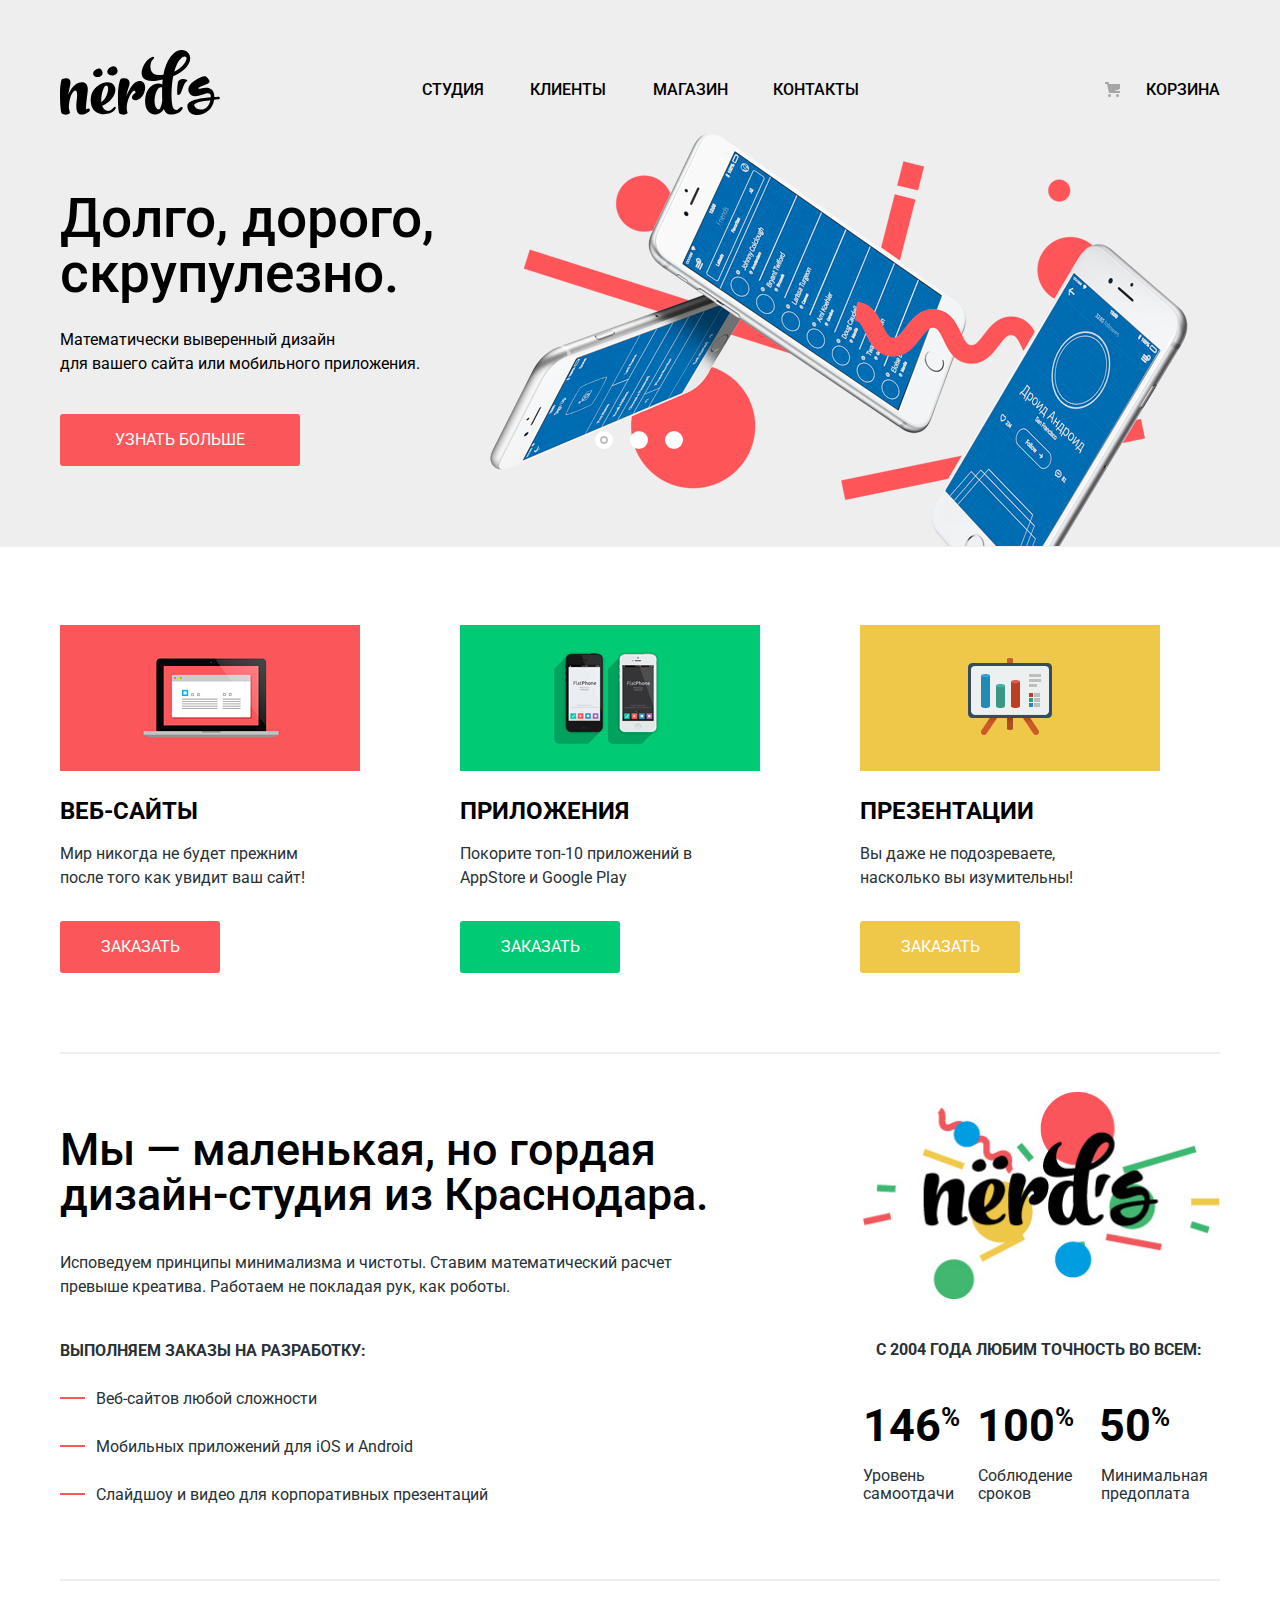
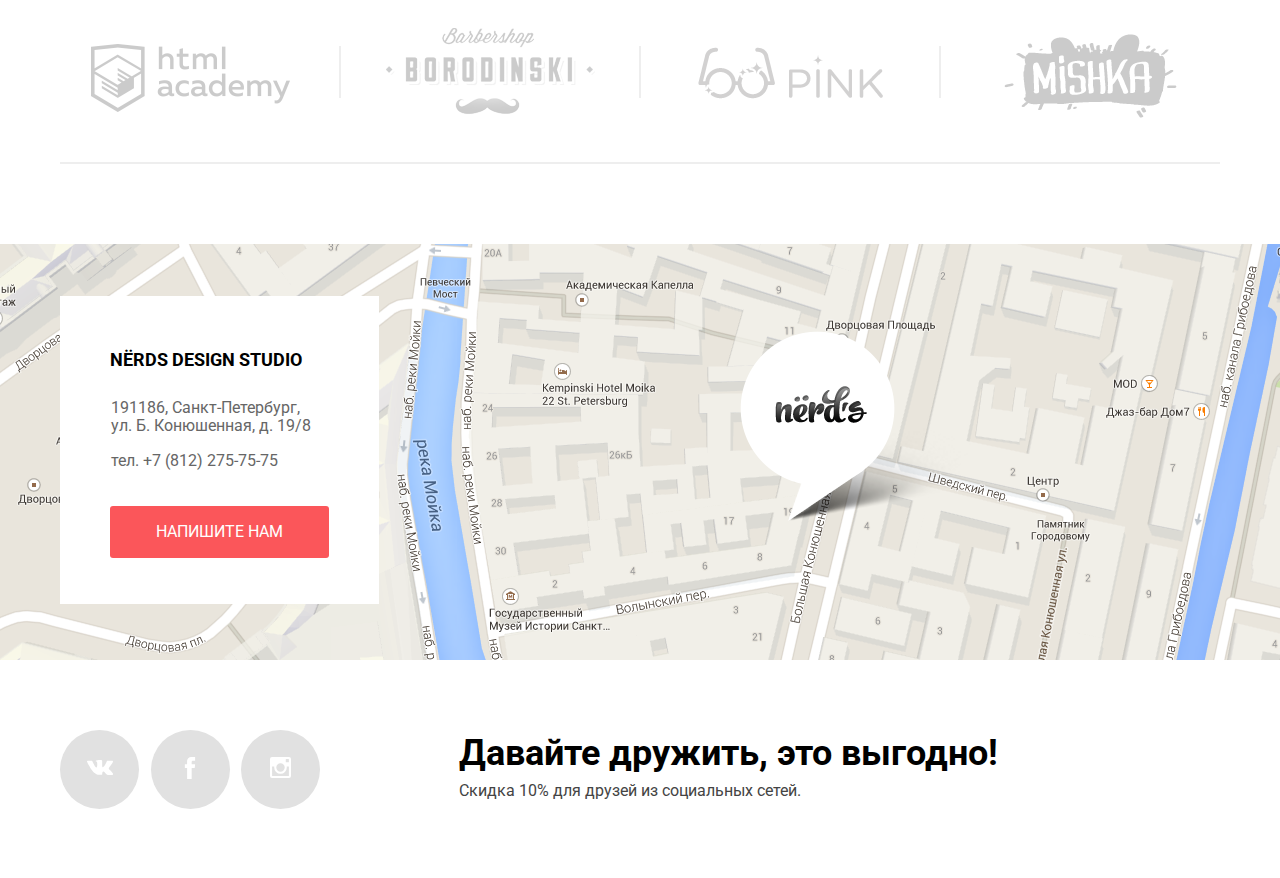
==== commit c02bb120: "нашел ошибки, нужно исправлять" ====
--- a/index.html
+++ b/index.html
@@ -43,16 +43,19 @@
           </div>
         </li>
         <li class="slider-item slider-item-2">
-          <h3 class="slider-item-title">Любим математику -, как никто другой</h3>
+          <div class="slider-item-container">
+          <h3 class="slider-item-title">Любим математику, как никто другой</h3>
           <p class="slider-item-text">Никакого креатива, только математические формулы   для расчета идеальных пропорций.</p>
           <a class="button slider-button" href="studio.html">Узнать больше</a>
+          </div>
         </li>
         <li class="slider-item slider-item-3">
-          <h3 class="slider-item-title">Только ночь,<br> только хардкор</h3>
+          <div class="slider-item-container">
+          <h3 class="slider-item-title">Только ночь,<br>только хардкор</h3>
           <p class="slider-item-text">Работать днем, как все? Мы против этого.<br> Ближе к полуночи работа только начинается.</p>
           <a class="button slider-button" href="studio.html">Узнать больше</a>
+          </div>
         </li>
       </ul>
     </section>
@@ -202,5 +205,6 @@
     <span class="visually-hidden">Закрыть</span>
   </button>
 </section>
+<script src="js/firstfile.js"></script>
 </body>
 </html>
--- a/css/style.css
+++ b/css/style.css
@@ -11,7 +11,7 @@
 
 html,
 body {
-  min-width: 1440px;
+
   min-height: 2476px;
 }
 
@@ -51,7 +51,7 @@
 }
 
 .container {
-  width: 1160px;
+  max-width: 1160px;
   margin: 0 auto;
   -webkit-box-sizing: border-box;
   box-sizing: border-box;
@@ -848,6 +848,17 @@
   min-height: 590px;
 }
 
+.modal-show {
+  display: block;
+  top: 60px;
+  left: 50%;
+  margin-left: -480px;
+  padding-left: 100px;
+  padding-right: 100px;
+  width: 960px;
+  min-height: 590px;
+}
+
 .popup-close {
   position: absolute;
   top: 75px;
@@ -1039,7 +1050,7 @@
 
 .range-filter {
   width: 260px;
-  margin-top: 49px;
+  margin-top: 50px;
 }
 
 .range-controls {
@@ -1380,7 +1391,7 @@
   font-size: 18px;
   font-weight: 700;
   line-height: 30px;
-  margin-top: 23px;
+  margin-top: 20px;
   margin-bottom: 0;
   text-transform: uppercase;
   text-align: center;
@@ -1416,7 +1427,7 @@
   min-height: 50px;
   padding: 15px 42px;
   margin-left: 80px;
-  margin-top: 30px;
+  margin-top: 32px;
   font-size: 16px;
   line-height: 18px;
   color: #ffffff;
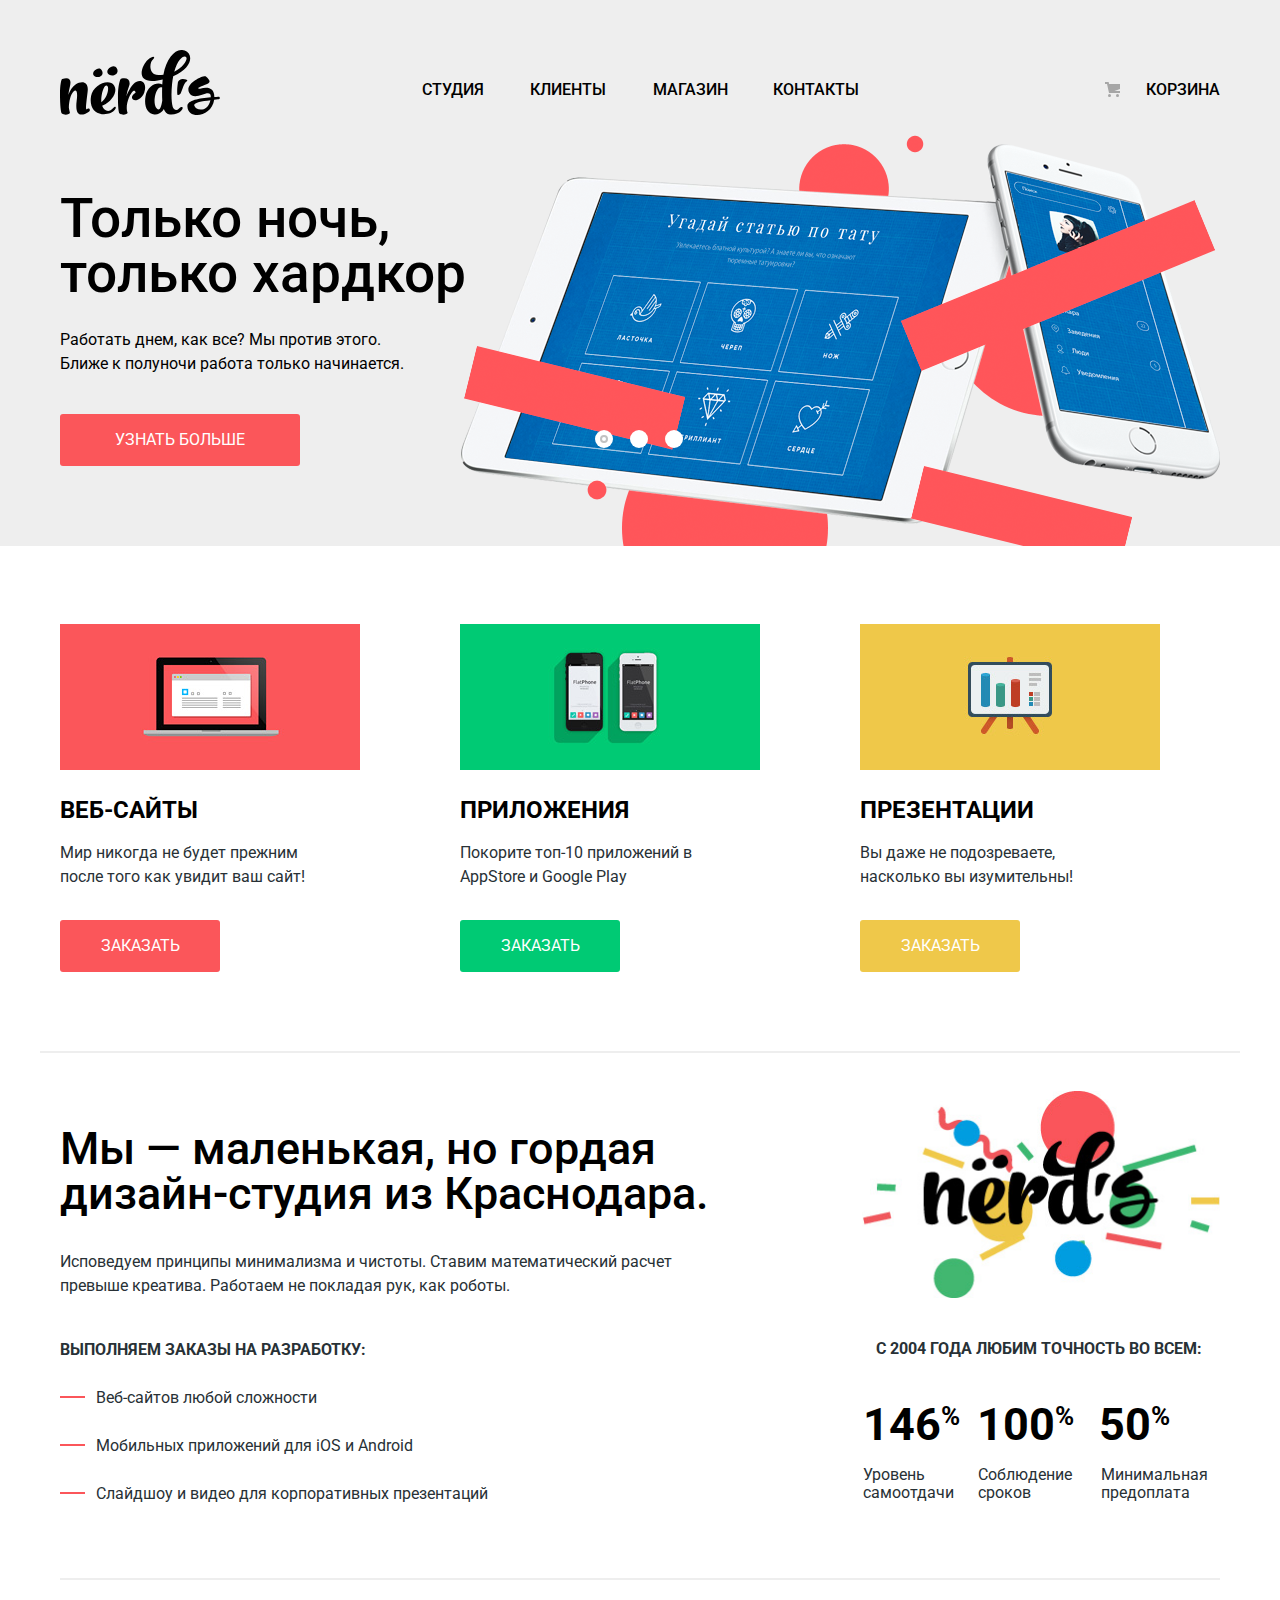
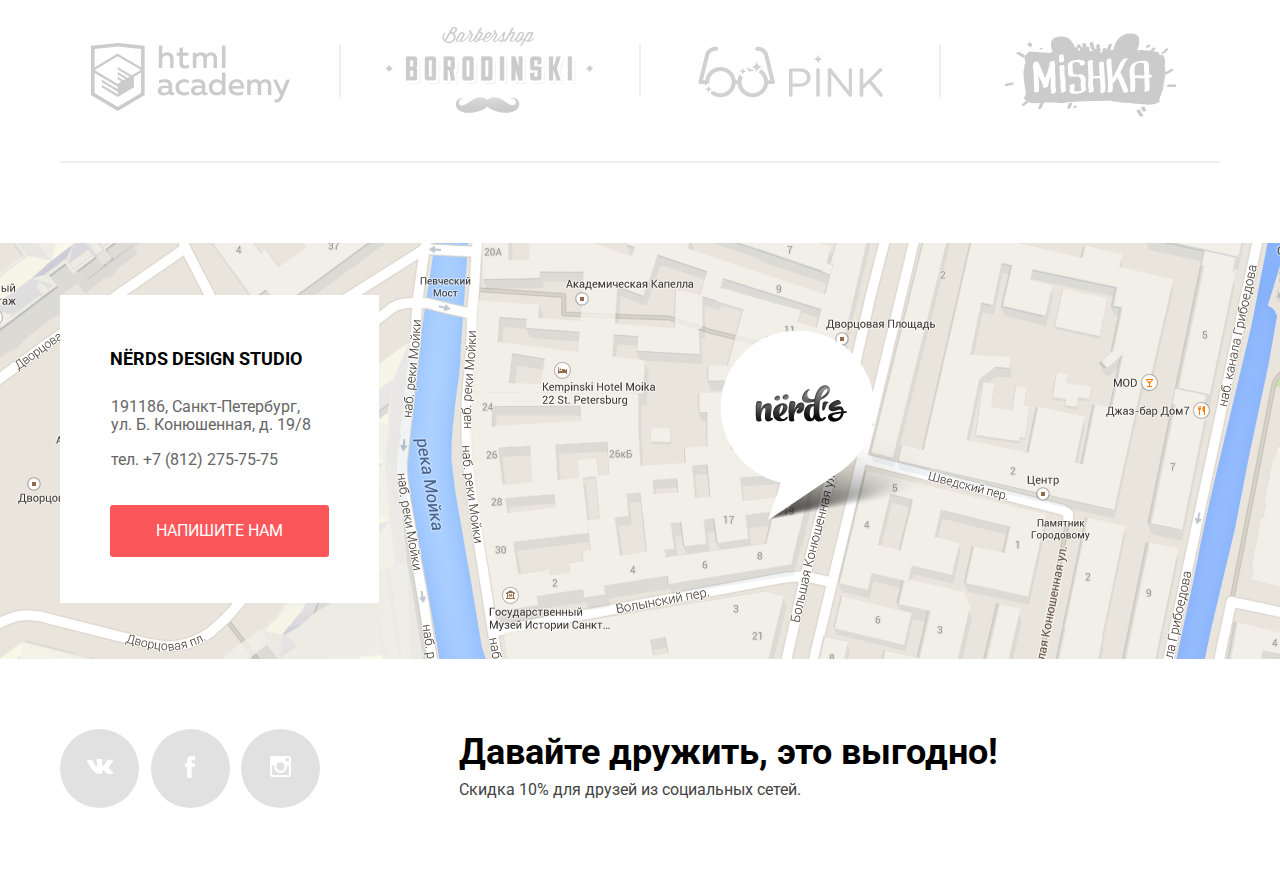
==== commit 77bdcde3: "поправил с наставником" ====
--- a/index.html
+++ b/index.html
@@ -45,8 +45,7 @@
         <li class="slider-item slider-item-2">
           <div class="slider-item-container">
           <h3 class="slider-item-title">Любим математику, как никто другой</h3>
-          <p class="slider-item-text">Никакого креатива, только математические формулы  -для расчета идеальных пропорций.</p>
+          <p class="slider-item-text">Никакого креатива, только математические формулы для расчета идеальных пропорций.</p>
           <a class="button slider-button" href="studio.html">Узнать больше</a>
           </div>
         </li>
--- a/css/style.css
+++ b/css/style.css
@@ -7,12 +7,6 @@
   font-weight: 400;
   color: #000000;
   background-color: white;
-}
-
-html,
-body {
-
-  min-height: 2476px;
 }
 
 a {
@@ -51,7 +45,9 @@
 }
 
 .container {
-  max-width: 1160px;
+  padding-left: 20px;
+  padding-right: 20px;
+  width: 1200px;
   margin: 0 auto;
   -webkit-box-sizing: border-box;
   box-sizing: border-box;
@@ -275,13 +271,17 @@
   background-position: 100% 20px;
 }
 
-.slider-item:nth-child(1) {
+.slider-item:nth-child(3) {
   display: block;
 }
 
 .slider-item-container {
+  max-width: 530px;
+  min-height: 355px;
+}
+
+.slider-item-text {
   max-width: 430px;
-  padding-bottom: 81px;
 }
 
 .slider-item h3 {
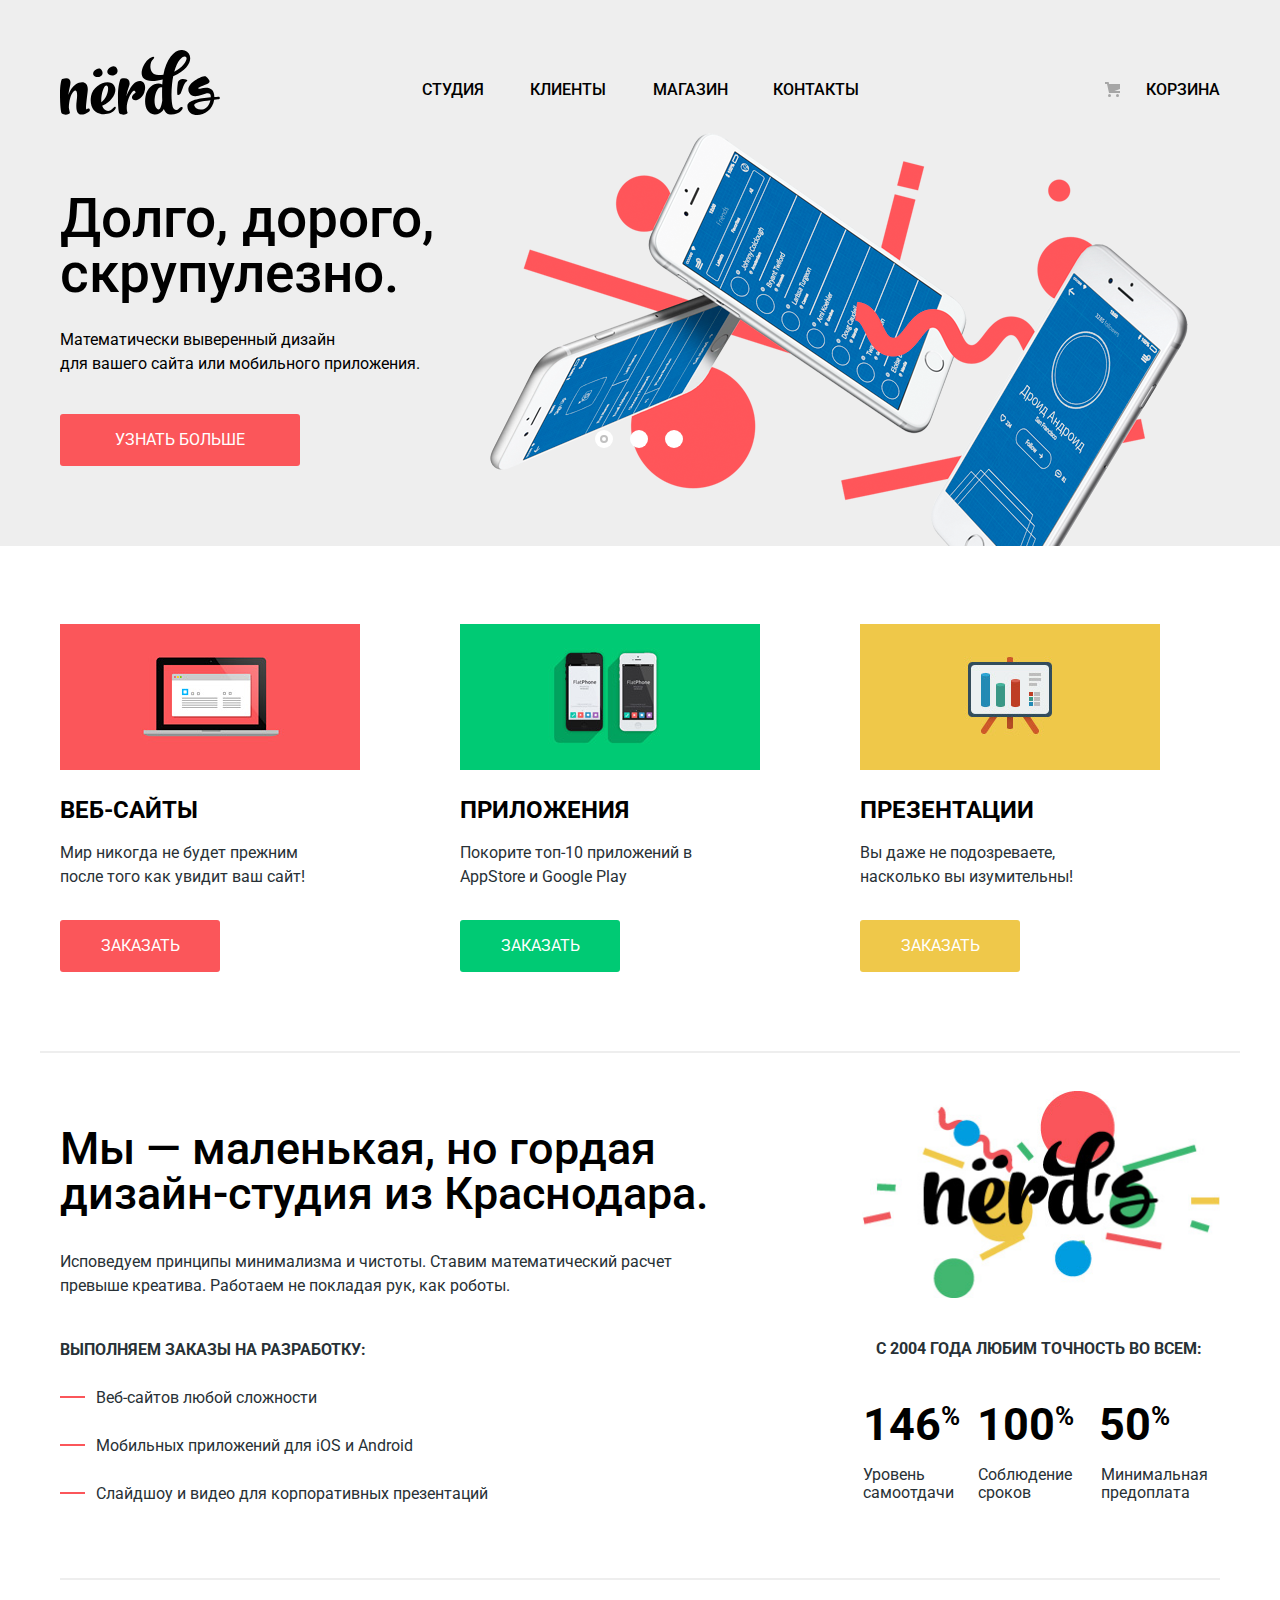
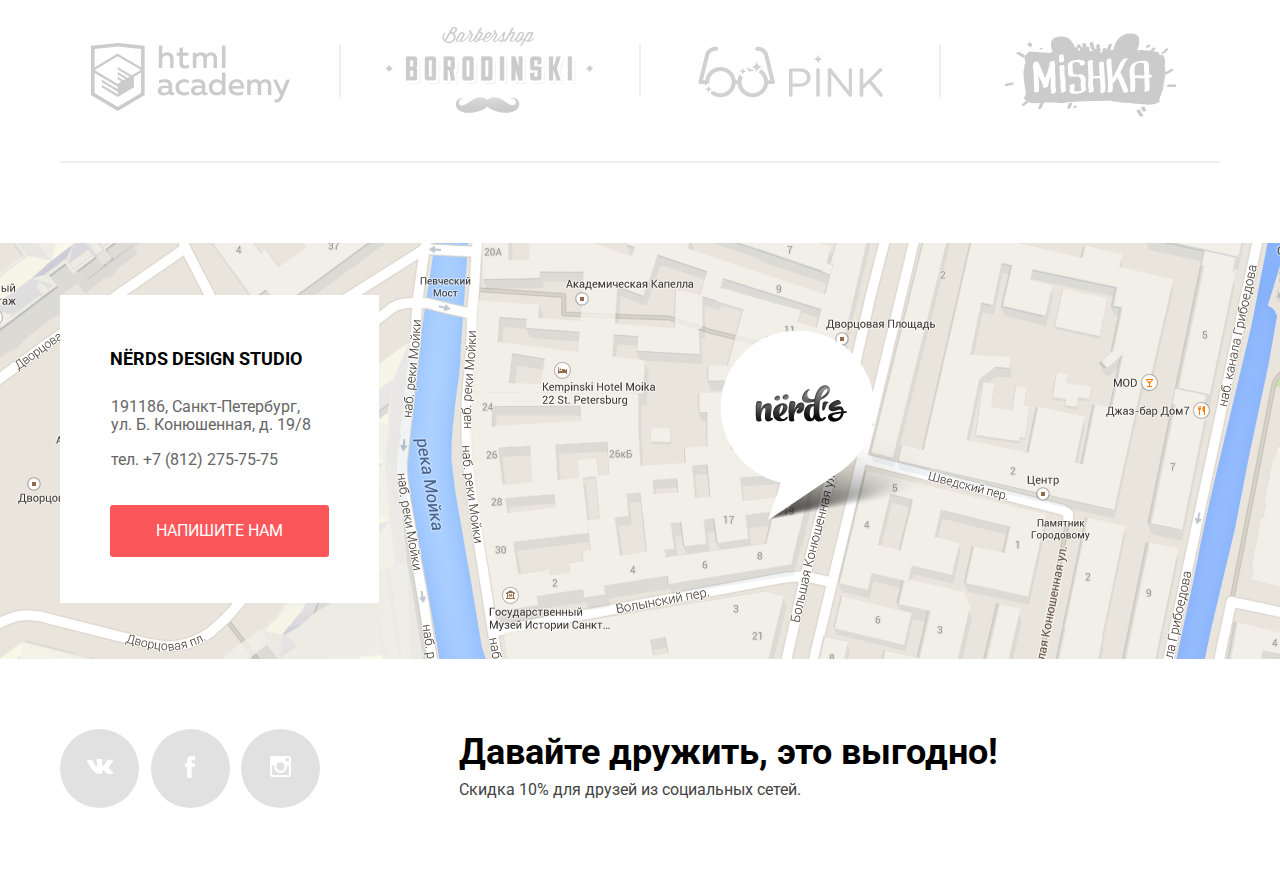
==== commit c38137a5: "добавил min js min css" ====
--- a/index.html
+++ b/index.html
@@ -5,7 +5,7 @@
   <title>HTML Academy: Нёрдс</title>
   <link href="https://fonts.googleapis.com/css?family=Roboto:400,500,700&display=swap&subset=cyrillic" rel="stylesheet">
   <link rel="stylesheet" href="css/normalize.css">
-  <link rel="stylesheet" href="css/style.css">
+  <link rel="stylesheet" href="css/style-min.css">
 </head>
 <body>
 <header class="main-header">
@@ -204,6 +204,6 @@
     <span class="visually-hidden">Закрыть</span>
   </button>
 </section>
-<script src="js/firstfile.js"></script>
+<script src="js/firstfile-min.js"></script>
 </body>
 </html>
--- a/css/style-min.css
+++ b/css/style-min.css
@@ -0,0 +1 @@
+@keyframes bounce{0%{transform:translateY(-2000px)}70%{transform:translateY(30px)}90%{transform:translateY(-10px)}to{transform:translateY(0)}}@keyframes shake{0%,to{transform:translateX(0)}10%,30%,50%,70%,90%{transform:translateX(-10px)}20%,40%,60%,80%{transform:translateX(10px)}}body{margin:0;padding:0;font-family:"Roboto",Arial,sans-serif;font-size:16px;line-height:24px;font-weight:400;color:#000;background-color:#fff}a{text-decoration:none}*,::after,::before{-webkit-box-sizing:inherit;box-sizing:inherit}html{-webkit-box-sizing:border-box;box-sizing:border-box}img{max-width:100%;height:auto}.visually-hidden:not(:focus):not(:active),input[type=checkbox].visually-hidden,input[type=radio].visually-hidden{position:absolute;width:1px;height:1px;margin:-1px;border:0;padding:0;white-space:nowrap;-webkit-clip-path:inset(100%);clip-path:inset(100%);clip:rect(0 0 0 0);overflow:hidden}.container{padding-left:20px;padding-right:20px;width:1200px;margin:0 auto;-webkit-box-sizing:border-box;box-sizing:border-box}.reset-list{list-style:none;margin:0;padding:0}.main-header{margin-bottom:36px;background-color:#eee}.main-navigation{display:-webkit-box;display:-ms-flexbox;display:flex;-webkit-box-pack:justify;-ms-flex-pack:justify;justify-content:space-between;-webkit-box-align:start;-ms-flex-align:start;align-items:flex-start;padding-top:50px;font-size:16px;line-height:30px;font-weight:500;text-transform:uppercase}.main-header-logo{width:160px;height:65px}.main-header-logo:hover img{opacity:.7}.main-header-logo:active img{opacity:.3}.main-navigation-wrapper{display:-webkit-box;display:-ms-flexbox;display:flex;padding-top:25px}.header-catalog{margin-bottom:57px;min-height:355px}.site-navigation{display:-webkit-box;display:-ms-flexbox;display:flex;-ms-flex-wrap:wrap;flex-wrap:wrap;width:500px;margin:0;padding:0}.studio{margin-left:21px}.customer{margin-left:46px}.catalog{margin-left:47px}.contacts{margin-left:45px}.user-navigation{margin-left:200px;max-width:180px}.basket,.site-navigation-link{color:#000}.site-navigation-link:focus,.site-navigation-link:hover{color:#f97276}.site-navigation-link:active{color:#a7a7a7}.user-navigation .basket{position:relative;padding-left:45px}.basket::before{content:"";position:absolute;top:2px;left:4px;width:20px;height:15px;background-image:url(../img/cart-icon.svg);background-repeat:no-repeat;background-position:0 0}.basket:focus,.basket:hover{color:#f97276}.basket:active{color:#a7a7a7}.slider{position:relative;background-color:#eee}.slider-controls{display:-webkit-box;display:-ms-flexbox;display:flex;position:absolute;left:53%;bottom:98px;z-index:100;width:160px;height:18px;text-align:center;font-size:0;-webkit-transform:translateX(-50%);-ms-transform:translateX(-50%);transform:translateX(-50%)}.slider-controls i{position:relative;margin-right:17px;background-color:#fff;display:inline-block;vertical-align:top;width:18px;height:18px;border-radius:50%;cursor:pointer}.slider-controls i::after{content:"";position:absolute;top:4px;left:4px;z-index:1;width:10px;height:10px;background:#fff;border-radius:50%}.slider-controls .relevant::before{content:"";position:absolute;left:60%;top:60%;z-index:2;width:8px;height:8px;margin:-6px;background-color:inherit;border:2px solid #c1c1c1;border-radius:50%}.active{border-bottom:2px solid #fb565a;padding-bottom:9px}.slider-item{display:none;padding-top:76px}.slider-item:nth-child(1){background-image:url(../img/slide1.png);background-repeat:no-repeat;background-position:93% 18px}.slider-item:nth-child(2),.slider-item:nth-child(3){background-image:url(../img/slide2.png);background-repeat:no-repeat;background-position:100% 0}.slider-item:nth-child(3){background-image:url(../img/slide3.png);background-position:100% 20px}.slider-item:nth-child(1){display:block}.slider-item-container{max-width:530px;min-height:355px}.slider-item-text{max-width:430px}.slider-item h3{margin:0 0 27px;font-size:55px;line-height:55px;font-weight:500}.slider-item p{margin:0 0 38px}.button{display:block;width:240px;padding:17px 0;min-height:50px;font-size:16px;line-height:18px;color:#fff;text-transform:uppercase;text-align:center;text-decoration:none;background-color:#fb565a;border-radius:3px;border:0}.button:focus,.button:hover{background-color:#e74246}.button:active{color:rgba(255,255,255,.3);background-color:#d7373b;-webkit-box-shadow:0 3px rgba(0,0,0,.1) inset;box-shadow:0 3px rgba(0,0,0,.1) inset}.button.disabled,.button:disabled{cursor:default;opacity:.5;background-color:#000}.nerds-list{margin:71px auto 77px}.nerds-features,.nerds-item{display:-webkit-box;display:-ms-flexbox;display:flex;min-height:350px}.nerds-features{-ms-flex-wrap:wrap;flex-wrap:wrap}.nerds-item{-webkit-box-orient:vertical;-webkit-box-direction:normal;-ms-flex-direction:column;flex-direction:column;-webkit-box-align:start;-ms-flex-align:start;align-items:flex-start;width:300px;margin-top:7px;margin-right:100px;background-color:transparent}.nerds-item:last-child{margin-right:10px}.company-info h4,.nerds-item h3{font-weight:700;text-transform:uppercase}.nerds-item h3{margin-top:18px;margin-bottom:16px;color:#000;font-size:24px;line-height:30px}.nerds-item p{margin-top:0;margin-bottom:31px;color:#283136;max-width:270px;font-size:16px;font-weight:400;line-height:24px}.button-red{width:160px;min-height:50px;background-color:#fb565a}.button-red:hover{background-color:#e74246}.button-red:active{background-color:#d7373b}.button-green,.button-yellow{width:160px;min-height:50px;background-color:#00ca74}.button-green:hover{background-color:#00bc6c}.button-green:active{background-color:#00aa62}.button-yellow{background-color:#efc84a}.button-yellow:hover{background-color:#eab534}.button-yellow:active{background-color:#e5a722}.company-info h4{font-size:16px;line-height:24px;min-width:360px}.company-stats h4{min-width:360px}.nerds-slogan p,.nerds-slogan ul,.order-list{font-size:16px;font-weight:400;line-height:24px}.nerds-slogan{display:-webkit-box;display:-ms-flexbox;display:flex;-webkit-box-pack:justify;-ms-flex-pack:justify;justify-content:space-between;margin-bottom:48px;border-top:2px solid #eee;padding-top:10px}.company-info{width:756px;margin-top:18px}.nerds-slogan h3{width:756px;font-size:45px;font-weight:500;line-height:45px;margin-bottom:34px}.nerds-slogan p,.nerds-slogan ul{color:#283136}.nerds-slogan p{margin-bottom:40px;max-width:645px}.company-stats h4,.nerds-slogan h4{font-size:16px;font-weight:700;line-height:24px;text-transform:uppercase}.nerds-slogan h4{color:#283136;margin-bottom:24px}.nerds-slogan ul{position:relative}.order-list{overflow:hidden}.order-list-item::before{content:"";position:absolute;top:10px;left:0;width:25px;height:2px;background-color:#fb565a}.order-list-item{position:relative;padding-bottom:24px;padding-left:36px}.company-stats{margin-top:28px;width:358px}.company-stats h4{margin-left:14px;margin-top:32px;margin-bottom:20px}.stats{border-collapse:collapse}.stats-item{position:relative;font-size:45px;font-weight:700;line-height:45px}.stats-item sup{position:absolute;top:35px;font-size:26px;font-weight:700}.stats-first{padding-top:21px}.stats-second,.stats-third{padding-top:21px;padding-left:14px}.stats-third{padding-left:20px}.stats-text{color:#283136;font-size:16px;font-weight:400;line-height:18px}.text-first{padding-top:18px}.text-second,.text-third{padding-top:18px;padding-left:15px}.text-third{padding-left:22px}.nerds-partners-list{display:-webkit-box;display:-ms-flexbox;display:flex;margin-top:14px;margin-bottom:80px;border-top:2px solid #eee;border-bottom:2px solid #eee;padding-top:47px;padding-bottom:37px}.partners-first{position:relative;padding-left:31px;padding-top:16px}.partners-second{position:relative;padding-left:96px}.partners-fourth,.partners-third{position:relative;padding-left:103px;padding-top:19px}.partners-fourth{padding-left:121px;padding-top:6px}.partners-first::after,.partners-second::after,.partners-third::after{position:absolute;top:18px;right:-51px;content:"";width:2px;height:52px;background-color:#eee}.partners-second::after,.partners-third::after{right:-46px}.partners-third::after{right:-58px}.nerds-partners-item:last-child::after{display:none}.nerds-partners-item img{opacity:.2}.nerds-partners-item:hover img{opacity:1}.nerds-partners-item:active img{opacity:.1}.map{padding-top:52px;height:416px;background-image:url(../img/map.png);background-repeat:no-repeat;background-position:center}.nerds-contacts,.nerds-contacts .map-button{-webkit-box-align:start;-ms-flex-align:start;align-items:flex-start}.nerds-contacts{display:-webkit-box;display:-ms-flexbox;display:flex;-webkit-box-orient:vertical;-webkit-box-direction:normal;-ms-flex-direction:column;flex-direction:column;width:319px;min-height:308px;background-color:#fff}.nerds-contacts h4{font-size:18px;font-weight:700;line-height:30px;margin-top:49px;margin-left:50px;text-transform:uppercase}.nerds-contacts p{margin:0 0 0 51px;font-size:16px;font-weight:400;line-height:18px;color:#666}.nerds-contacts p+p{margin-top:17px}.nerds-contacts .number{color:#666}.nerds-contacts .map-button{margin-top:36px;margin-left:50px;width:219px}.map .container{position:relative}.map-marker{position:absolute;left:680px;top:35px;background-color:transparent;color:#fff}.main-footer{min-height:218px}.main-footer .main-footer-container{display:-webkit-box;display:-ms-flexbox;display:flex}.social-list{min-height:79px;width:263px;margin-right:139px;margin-top:70px;margin-bottom:69px}.social-button{display:-webkit-box;display:-ms-flexbox;display:flex;-webkit-box-orient:horizontal;-webkit-box-direction:normal;-ms-flex-direction:row;flex-direction:row;-webkit-box-align:center;-ms-flex-align:center;align-items:center;-webkit-box-pack:center;-ms-flex-pack:center;justify-content:center;width:79px;min-height:79px;background-color:#e1e1e1;border-radius:40px 40px 40px 40px;cursor:pointer}.social-button:focus,.social-button:hover{background-color:#e74246}.social-button:active svg{opacity:.3;background-color:#d7373b;-webkit-box-shadow:0 3px rgba(0,0,0,.1) inset;box-shadow:0 3px rgba(0,0,0,.1) inset}.main-footer-container ul{display:-webkit-box;display:-ms-flexbox;display:flex;-ms-flex-wrap:wrap;flex-wrap:wrap;-webkit-box-pack:justify;-ms-flex-pack:justify;justify-content:space-between;width:260px}.slogan{margin:0;width:651px;font-size:36px;font-weight:700;line-height:36px}.slogan-discount{margin:0;min-height:79px;width:373px;color:#444;font-size:16px;font-weight:400;line-height:22px}.feature-item p{margin:0 10px}.slogan-text{margin-top:75px;margin-bottom:9px}.modal{position:fixed;background-color:#fff;background-position:0 0;background-repeat:repeat;-webkit-box-shadow:0 20px 40px rgba(0,1,1,.75);box-shadow:0 20px 40px rgba(0,1,1,.75)}.modal-login,.modal-show{display:none;top:60px;left:50%;margin-left:-480px;padding-left:100px;padding-right:100px;width:960px;min-height:590px}.modal-show{display:block;animation-name:bounce;animation-duration:.6s}.modal-error{animation-name:shake;animation:shake .6s}.popup-close{position:absolute;top:75px;right:89px;width:21px;height:21px;background-image:url(../img/close-cross.svg);background-repeat:no-repeat;background-position:0 0;border:0;opacity:.6}.popup-close:hover{opacity:1}.popup-close:active{opacity:.3}.modal-button,.popup-close{cursor:pointer}.modal h3{margin-top:64px;margin-bottom:42px;font-size:45px;font-weight:500;line-height:45px}.feedback-form{-webkit-box-orient:vertical;-webkit-box-direction:normal;-ms-flex-direction:column;flex-direction:column;-ms-flex-wrap:nowrap;flex-wrap:nowrap}.feedback-container,.feedback-form{display:-webkit-box;display:-ms-flexbox;display:flex}.feedback-option{width:100%;margin:0 0 30px}.feedback-option:first-child{margin-right:40px}.feedback-option label{display:block;margin-bottom:14px;font-weight:700}.feedback-field{width:360px;min-height:50px;margin-right:20px}.feedback-option input,.feedback-option textarea{-webkit-box-sizing:border-box;box-sizing:border-box;width:100%;text-transform:inherit;font:inherit;background-color:transparent;border:2px solid #d7dcde;opacity:.5}.feedback-option input{padding-top:14px;padding-left:15px;padding-bottom:19px}.feedback-option textarea{min-height:118px;padding:14px 136px 21px 15px}.feedback-option input:hover,.feedback-option textarea:hover{font:inherit;cursor:pointer;background-color:transparent;border:2px solid #b4b9bb}.feedback-option input:focus,.feedback-option textarea:focus{font:inherit;cursor:pointer;background-color:transparent;border:2px solid #000}.feedback-option input:invalid{color:#e74246}.feedback-option input:invalid,.feedback-option textarea:invalid{font:inherit;cursor:pointer;background-color:transparent;border:2px solid #e74246}.page-title{font-size:55px;font-weight:500;line-height:55px;text-align:center;margin-top:77px}.catalog-columns{display:-webkit-box;display:-ms-flexbox;display:flex;-webkit-box-pack:justify;-ms-flex-pack:justify;justify-content:space-between}.catalog-filters{width:260px;min-height:800px;margin-right:140px}.filter-form fieldset{border:0}.filter-form legend{font-size:18px;line-height:24px;text-transform:uppercase;font-weight:700}.filter-item{margin:0;padding:0;border:0}.range-filter{width:260px;margin-top:50px}.range-controls{position:relative;height:80px;margin-bottom:19px;padding-top:41px;padding-right:20px;padding-left:20px;background-color:#f1f1f1;border-radius:5px}.range-controls .scale{height:2px;background:#d7dcde}.range-controls .bar{width:70%;height:2px;background:#00ca74}.range-controls .toggle{position:absolute;top:31px;left:10px;width:4px;height:4px;padding:2px;border:8px solid #fff;background-color:#ababab;-webkit-box-shadow:0 2px 1px 0 #cfcfcf;box-shadow:0 2px 1px 0 #cfcfcf;border-radius:50%;cursor:pointer}.range-controls .toggle-min{left:18px}.range-controls .toggle-max{left:160px}.price-controls{font-size:0}.price-controls label{display:inline-block;width:50%;vertical-align:top;font-size:16px;text-transform:uppercase}.price-controls input{width:80px;padding:8px 2px;margin-left:8px;font-family:Roboto,Arial,sans-serif;font-size:16px;text-align:center;color:#283136;border:0;border-radius:5px;background:#f1f1f1}.max-price{text-align:right}.filter-first{padding-left:0}.filter-first legend{padding-top:56px;line-height:30px;padding-bottom:10px}.filter-option{margin-bottom:15px}.filter-option label{position:relative;padding-left:34px;font-size:16px;font-weight:400;line-height:19px;color:#283136;opacity:.6}.filter-option label::before{content:"";position:absolute;left:-1px;bottom:-1px;width:25px;height:25px;background-image:url(../img/radio-off.svg);background-repeat:no-repeat}.filter-option label:hover{opacity:.9}.filter-option label:disabled{opacity:.1}.filter-option input[type=radio]:checked+label::before{background-image:url(../img/radio-on.svg)}.filter-features{padding-left:0}.filter-features legend{padding-top:18px;line-height:30px;padding-bottom:10px}.filter-checkbox{margin-bottom:15px;padding-left:9px}.filter-checkbox label{position:relative;padding-left:25px;font-size:16px;font-weight:400;line-height:19px;color:#283136;opacity:.6}.filter-checkbox label::before{content:"";position:absolute;left:-10px;width:25px;height:25px;background-image:url(../img/checkbox-off.svg);background-repeat:no-repeat}.filter-checkbox label:hover{opacity:.9}.filter-checkbox label:disabled{opacity:.1}.filter-checkbox input[type=checkbox]:checked+label::before{background-image:url(../img/checkbox-on.svg)}.filter-button{display:block;min-height:50px;width:260px;padding:13px 0;font-weight:500;font-size:16px;line-height:18px;color:#000;text-transform:uppercase;text-align:center;text-decoration:none;margin-top:26px;background-color:#eee;border-radius:3px;border:0;cursor:pointer}.filter-button:hover{background-color:#dfdfdf}.filter-button:active{color:#969696;background-color:#d5d5d5;-webkit-box-shadow:0 3px rgba(0,0,0,.1) inset;box-shadow:0 3px rgba(0,0,0,.1) inset}.row{display:-webkit-box;display:-ms-flexbox;display:flex;margin-top:3px}.row-navigation,.sort{font-size:18px;font-weight:700;line-height:18px;text-transform:uppercase}.row-navigation{display:-webkit-box;display:-ms-flexbox;display:flex;-ms-flex-wrap:wrap;flex-wrap:wrap;width:360px;font-size:14px;font-weight:400}.row-sort{margin-right:160px;min-width:240px}.row-navigation-link{color:#b3b3b3;padding-right:25px}.row-navigation-link:focus,.row-navigation-link:hover{color:#666}.row-navigation-link:active{color:#000}.row-navigation-icon{opacity:.3;padding-right:17px;padding-left:25px}.row-navigation-icon:focus,.row-navigation-icon:hover{opacity:.6}.row-navigation-icon:active{opacity:1}.row-navigation-icon-two{opacity:.3}.row-navigation-icon-two:focus,.row-navigation-icon-two:hover{opacity:.6}.catalog-item:hover::before,.row-navigation-icon-two:active{opacity:1}.catalog-list{margin-top:49px}.catalog-items{display:-webkit-box;display:-ms-flexbox;display:flex;-ms-flex-wrap:wrap;flex-wrap:wrap;padding:0;margin:0 0 30px;max-width:760px}.catalog-item{position:relative;margin-top:46px;margin-bottom:22px;min-height:576px;margin-right:40px;width:360px;background-color:#fff}.catalog-item:nth-child(2n){margin-right:0}.catalog-item::before{content:"";position:absolute;top:-40px;width:360px;height:40px;background-color:#eaeaea;background-image:url(../img/shape.png);opacity:.1}.catalog-item-info{display:none;position:absolute;-webkit-box-align:start;-ms-flex-align:start;align-items:flex-start;bottom:0;background-color:#eee;width:360px;min-height:230px}.catalog-item:hover .catalog-item-info,.dblock{display:block}.catalog-item-info h4{font-size:18px;font-weight:700;line-height:30px;margin-top:20px;margin-bottom:0;text-transform:uppercase;text-align:center;cursor:pointer;color:#000}.catalog-item-info h4:hover{color:#fb565a}.catalog-item-info h4:active{color:#b3b3b3}.button-catalog,.catalog-item-info p{font-size:16px;line-height:18px;text-align:center}.catalog-item-info p{margin:15px 0 0;font-weight:400;color:#666}.button-catalog{display:block;width:200px;min-height:50px;padding:15px 42px;margin-left:80px;margin-top:32px;color:#fff;text-transform:uppercase;text-decoration:none;background-color:#fb565a;border-radius:3px;border:0}.button-catalog:hover{background-color:#e74246}.button-catalog:active{background-color:#d7373b}.pagination-list{display:-webkit-box;display:-ms-flexbox;display:flex;margin-bottom:60px;min-height:50px}.pagination-item-link,.pagination-item-link-block{display:block;height:50px;font-weight:500;font-size:16px;line-height:18px;color:#000;text-transform:uppercase;text-align:center;text-decoration:none;background-color:#eee;border-radius:3px}.pagination-item-link{margin-right:10px;width:50px;padding:15px 0;border:0;cursor:pointer}.pagination-item-link-block{width:260px;padding:14px 0 14px 5px}.current{padding:11px 0;color:#000;background-color:#fff;border:3px solid #dbdbdb}.pagination-item-link:hover{background-color:#dfdfdf}.pagination-item-link:active{color:#969696;background-color:#d5d5d5;border-top:3px solid #969696}.pagination-item-link-block:hover{background-color:#dfdfdf}.pagination-item-link-block:active{color:#969696;border-top:3px solid #969696;background-color:#d5d5d5}.current:hover{background-color:#dfdfdf}
